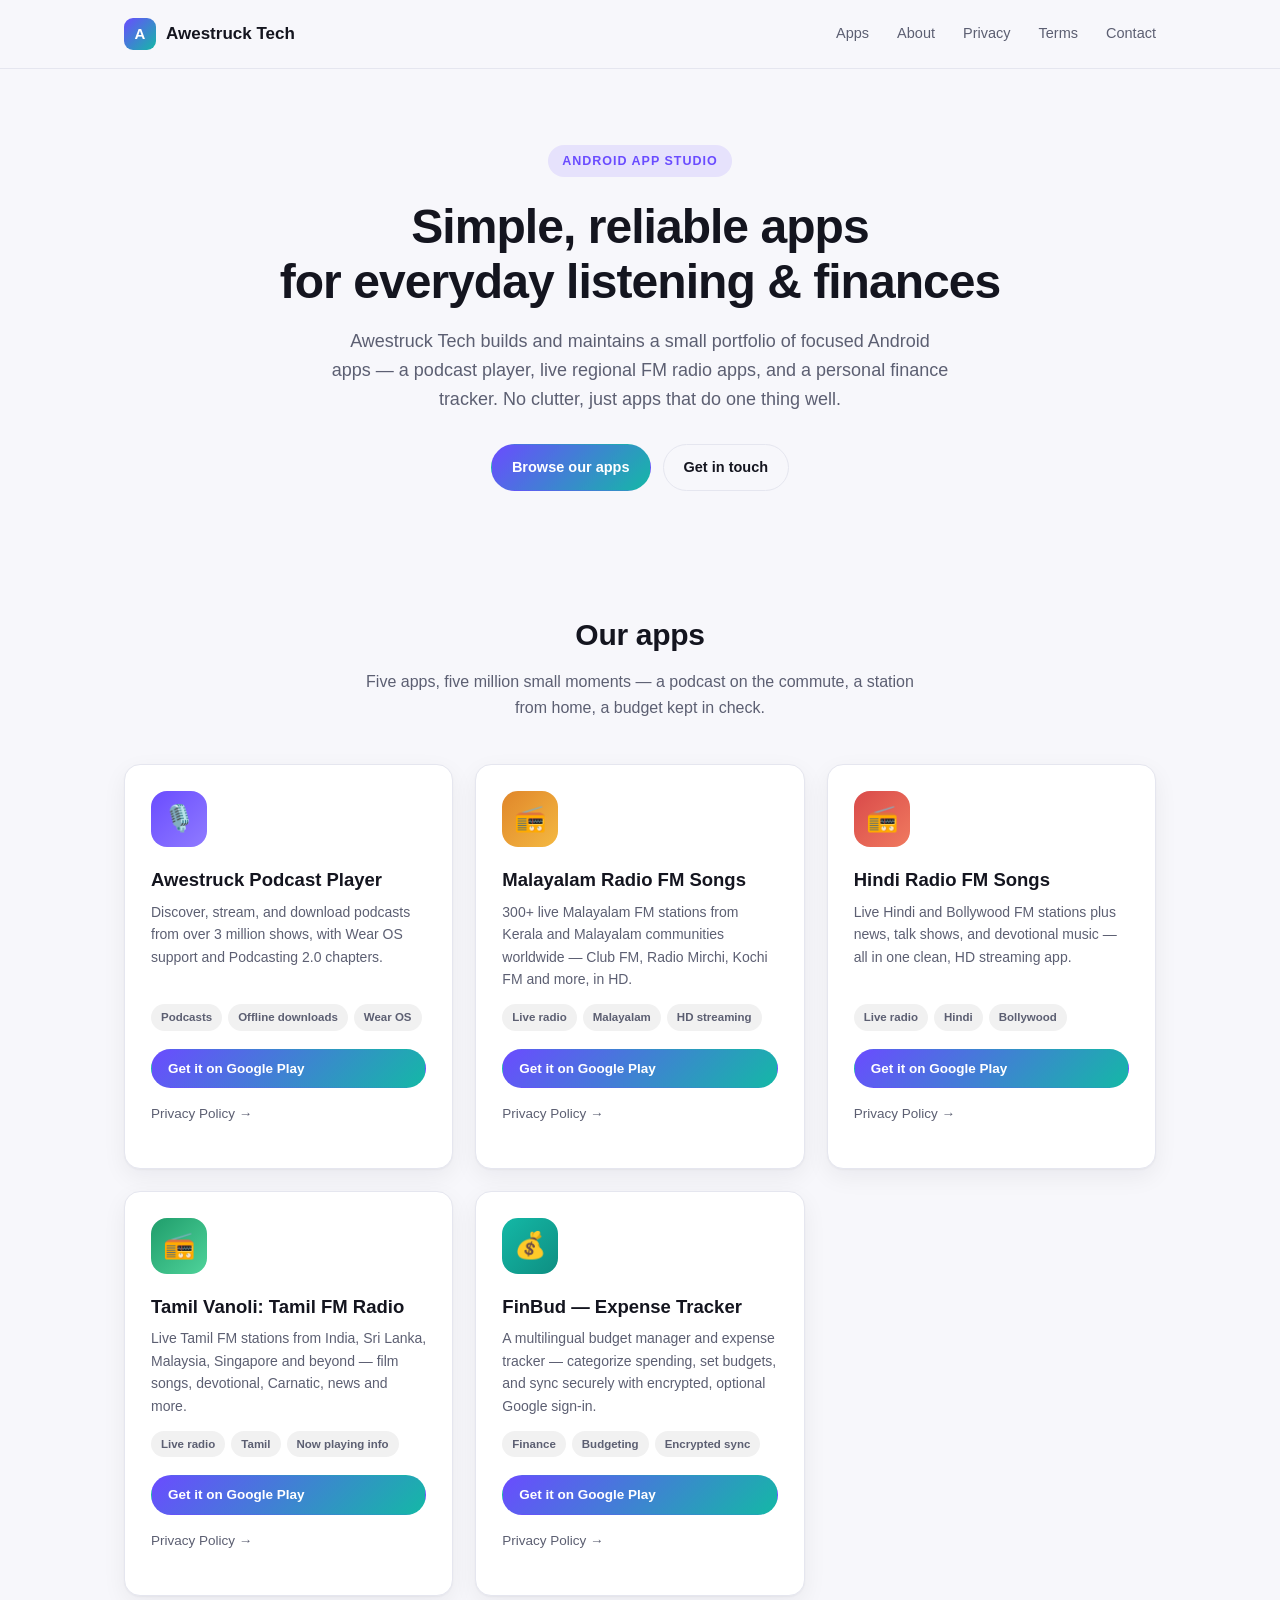
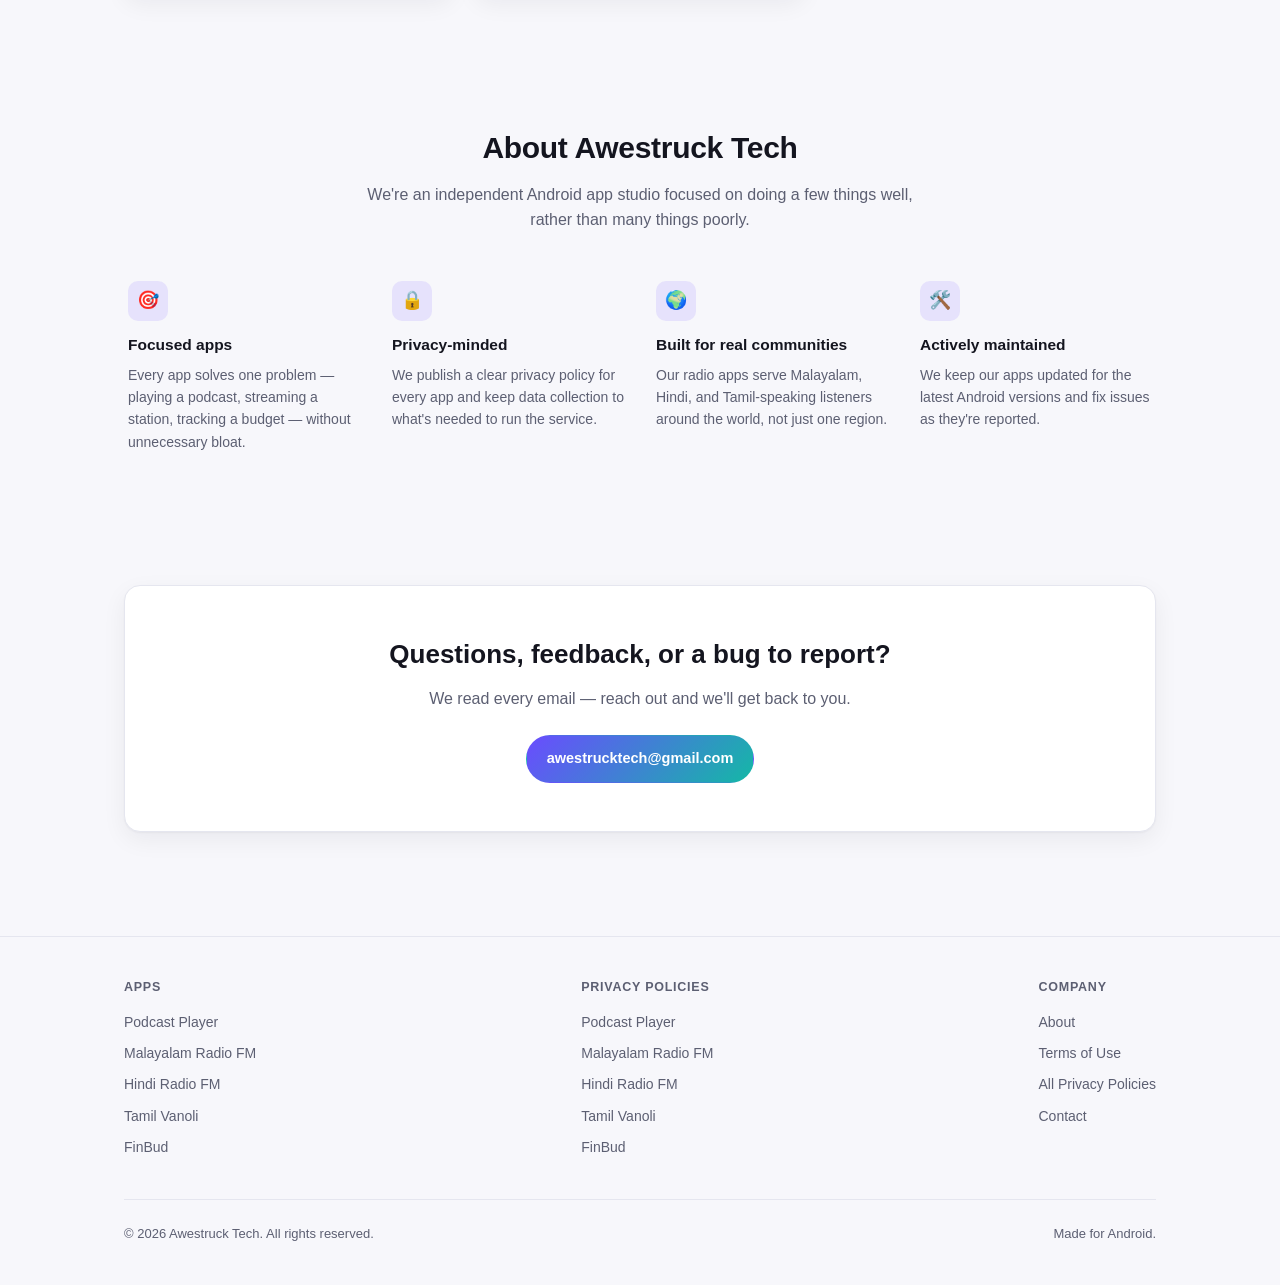
==== index.html @ bb1cc68c "Add Awestruck Tech portfolio site Static GitHub Pages site listing our 5 Android apps, per-app priva" ====
<!DOCTYPE html>
<html lang="en">
<head>
<meta charset="UTF-8">
<meta name="viewport" content="width=device-width, initial-scale=1.0">
<title>Awestruck Tech — Android Apps for Podcasts, Regional Radio & Personal Finance</title>
<meta name="description" content="Awestruck Tech builds Android apps for podcast listening, live regional FM radio (Malayalam, Hindi, Tamil), and personal finance. Explore our apps on Google Play.">
<link rel="canonical" href="https://awestrucktech.github.io/">
<link rel="icon" type="image/svg+xml" href="/assets/img/favicon.svg">
<link rel="stylesheet" href="/assets/css/style.css">

<meta property="og:type" content="website">
<meta property="og:title" content="Awestruck Tech — Android Apps">
<meta property="og:description" content="Podcast player, regional FM radio, and personal finance apps for Android, built by Awestruck Tech.">
<meta property="og:url" content="https://awestrucktech.github.io/">
<meta property="og:image" content="https://awestrucktech.github.io/assets/img/favicon.svg">
<meta name="twitter:card" content="summary">
<meta name="twitter:title" content="Awestruck Tech — Android Apps">
<meta name="twitter:description" content="Podcast player, regional FM radio, and personal finance apps for Android.">

<script type="application/ld+json">
{
  "@context": "https://schema.org",
  "@type": "Organization",
  "name": "Awestruck Tech",
  "url": "https://awestrucktech.github.io/",
  "email": "mailto:awestrucktech@gmail.com",
  "sameAs": [
    "https://play.google.com/store/apps/dev?id=Awestruck+Tech"
  ]
}
</script>
</head>
<body>

<header class="site-header">
  <div class="wrap">
    <a href="/" class="brand">
      <span class="brand-mark">A</span>
      Awestruck Tech
    </a>
    <button class="nav-toggle" aria-label="Toggle menu">☰</button>
    <nav class="site-nav">
      <a href="#apps">Apps</a>
      <a href="#about">About</a>
      <a href="/privacy/">Privacy</a>
      <a href="/terms/">Terms</a>
      <a href="#contact">Contact</a>
    </nav>
  </div>
</header>

<main>
  <section class="hero">
    <div class="wrap">
      <span class="eyebrow">Android app studio</span>
      <h1>Simple, reliable apps<br>for everyday listening &amp; finances</h1>
      <p class="lead">
        Awestruck Tech builds and maintains a small portfolio of focused Android apps —
        a podcast player, live regional FM radio apps, and a personal finance tracker.
        No clutter, just apps that do one thing well.
      </p>
      <div class="hero-actions">
        <a href="#apps" class="btn btn-primary">Browse our apps</a>
        <a href="#contact" class="btn btn-outline">Get in touch</a>
      </div>
    </div>
  </section>

  <section id="apps">
    <div class="wrap">
      <div class="section-head">
        <h2>Our apps</h2>
        <p>Five apps, five million small moments — a podcast on the commute, a station from home, a budget kept in check.</p>
      </div>

      <div class="app-grid">

        <article class="app-card">
          <div class="app-icon" style="background:linear-gradient(135deg,#6a4cff,#8f7bff)">🎙️</div>
          <h3>Awestruck Podcast Player</h3>
          <p class="app-tagline">Discover, stream, and download podcasts from over 3 million shows, with Wear OS support and Podcasting 2.0 chapters.</p>
          <div class="app-tags">
            <span class="tag">Podcasts</span>
            <span class="tag">Offline downloads</span>
            <span class="tag">Wear OS</span>
          </div>
          <div class="app-card-actions">
            <a class="btn btn-primary btn-sm" href="https://play.google.com/store/apps/details?id=awestruck.podcast.podcastplayer" target="_blank" rel="noopener">Get it on Google Play</a>
          </div>
          <p style="margin-top:12px"><a class="link-muted" href="/privacy/podcast-player.html">Privacy Policy →</a></p>
        </article>

        <article class="app-card">
          <div class="app-icon" style="background:linear-gradient(135deg,#e0862a,#f4b942)">📻</div>
          <h3>Malayalam Radio FM Songs</h3>
          <p class="app-tagline">300+ live Malayalam FM stations from Kerala and Malayalam communities worldwide — Club FM, Radio Mirchi, Kochi FM and more, in HD.</p>
          <div class="app-tags">
            <span class="tag">Live radio</span>
            <span class="tag">Malayalam</span>
            <span class="tag">HD streaming</span>
          </div>
          <div class="app-card-actions">
            <a class="btn btn-primary btn-sm" href="https://play.google.com/store/apps/details?id=malayalam.radio.fm.songs.malayalamradio" target="_blank" rel="noopener">Get it on Google Play</a>
          </div>
          <p style="margin-top:12px"><a class="link-muted" href="/privacy/malayalam-radio.html">Privacy Policy →</a></p>
        </article>

        <article class="app-card">
          <div class="app-icon" style="background:linear-gradient(135deg,#d94a4a,#f07a5f)">📻</div>
          <h3>Hindi Radio FM Songs</h3>
          <p class="app-tagline">Live Hindi and Bollywood FM stations plus news, talk shows, and devotional music — all in one clean, HD streaming app.</p>
          <div class="app-tags">
            <span class="tag">Live radio</span>
            <span class="tag">Hindi</span>
            <span class="tag">Bollywood</span>
          </div>
          <div class="app-card-actions">
            <a class="btn btn-primary btn-sm" href="https://play.google.com/store/apps/details?id=hindi.radio.fm.songs.hindiradio" target="_blank" rel="noopener">Get it on Google Play</a>
          </div>
          <p style="margin-top:12px"><a class="link-muted" href="/privacy/hindi-radio.html">Privacy Policy →</a></p>
        </article>

        <article class="app-card">
          <div class="app-icon" style="background:linear-gradient(135deg,#1f9d6b,#4fd39a)">📻</div>
          <h3>Tamil Vanoli: Tamil FM Radio</h3>
          <p class="app-tagline">Live Tamil FM stations from India, Sri Lanka, Malaysia, Singapore and beyond — film songs, devotional, Carnatic, news and more.</p>
          <div class="app-tags">
            <span class="tag">Live radio</span>
            <span class="tag">Tamil</span>
            <span class="tag">Now playing info</span>
          </div>
          <div class="app-card-actions">
            <a class="btn btn-primary btn-sm" href="https://play.google.com/store/apps/details?id=com.tamilfmradio.tamilvanoli" target="_blank" rel="noopener">Get it on Google Play</a>
          </div>
          <p style="margin-top:12px"><a class="link-muted" href="/privacy/tamil-radio.html">Privacy Policy →</a></p>
        </article>

        <article class="app-card">
          <div class="app-icon" style="background:linear-gradient(135deg,#14b8a6,#0e8f82)">💰</div>
          <h3>FinBud — Expense Tracker</h3>
          <p class="app-tagline">A multilingual budget manager and expense tracker — categorize spending, set budgets, and sync securely with encrypted, optional Google sign-in.</p>
          <div class="app-tags">
            <span class="tag">Finance</span>
            <span class="tag">Budgeting</span>
            <span class="tag">Encrypted sync</span>
          </div>
          <div class="app-card-actions">
            <a class="btn btn-primary btn-sm" href="https://play.google.com/store/apps/details?id=com.finbud" target="_blank" rel="noopener">Get it on Google Play</a>
          </div>
          <p style="margin-top:12px"><a class="link-muted" href="/privacy/finbud.html">Privacy Policy →</a></p>
        </article>

      </div>
    </div>
  </section>

  <section id="about">
    <div class="wrap">
      <div class="section-head">
        <h2>About Awestruck Tech</h2>
        <p>We're an independent Android app studio focused on doing a few things well, rather than many things poorly.</p>
      </div>
      <div class="feature-grid">
        <div class="feature">
          <div class="icon">🎯</div>
          <h4>Focused apps</h4>
          <p>Every app solves one problem — playing a podcast, streaming a station, tracking a budget — without unnecessary bloat.</p>
        </div>
        <div class="feature">
          <div class="icon">🔒</div>
          <h4>Privacy-minded</h4>
          <p>We publish a clear privacy policy for every app and keep data collection to what's needed to run the service.</p>
        </div>
        <div class="feature">
          <div class="icon">🌍</div>
          <h4>Built for real communities</h4>
          <p>Our radio apps serve Malayalam, Hindi, and Tamil-speaking listeners around the world, not just one region.</p>
        </div>
        <div class="feature">
          <div class="icon">🛠️</div>
          <h4>Actively maintained</h4>
          <p>We keep our apps updated for the latest Android versions and fix issues as they're reported.</p>
        </div>
      </div>
    </div>
  </section>

  <section id="contact">
    <div class="wrap">
      <div class="cta">
        <h2>Questions, feedback, or a bug to report?</h2>
        <p>We read every email — reach out and we'll get back to you.</p>
        <a class="btn btn-primary" href="mailto:awestrucktech@gmail.com">awestrucktech@gmail.com</a>
      </div>
    </div>
  </section>
</main>

<footer class="site-footer">
  <div class="wrap">
    <div class="footer-grid">
      <div class="footer-col">
        <h5>Apps</h5>
        <a href="https://play.google.com/store/apps/details?id=awestruck.podcast.podcastplayer" target="_blank" rel="noopener">Podcast Player</a>
        <a href="https://play.google.com/store/apps/details?id=malayalam.radio.fm.songs.malayalamradio" target="_blank" rel="noopener">Malayalam Radio FM</a>
        <a href="https://play.google.com/store/apps/details?id=hindi.radio.fm.songs.hindiradio" target="_blank" rel="noopener">Hindi Radio FM</a>
        <a href="https://play.google.com/store/apps/details?id=com.tamilfmradio.tamilvanoli" target="_blank" rel="noopener">Tamil Vanoli</a>
        <a href="https://play.google.com/store/apps/details?id=com.finbud" target="_blank" rel="noopener">FinBud</a>
      </div>
      <div class="footer-col">
        <h5>Privacy Policies</h5>
        <a href="/privacy/podcast-player.html">Podcast Player</a>
        <a href="/privacy/malayalam-radio.html">Malayalam Radio FM</a>
        <a href="/privacy/hindi-radio.html">Hindi Radio FM</a>
        <a href="/privacy/tamil-radio.html">Tamil Vanoli</a>
        <a href="/privacy/finbud.html">FinBud</a>
      </div>
      <div class="footer-col">
        <h5>Company</h5>
        <a href="#about">About</a>
        <a href="/terms/">Terms of Use</a>
        <a href="/privacy/">All Privacy Policies</a>
        <a href="mailto:awestrucktech@gmail.com">Contact</a>
      </div>
    </div>
    <div class="footer-bottom">
      <span>© <span data-year>2026</span> Awestruck Tech. All rights reserved.</span>
      <span>Made for Android.</span>
    </div>
  </div>
</footer>

<script src="/assets/js/main.js"></script>
</body>
</html>
---- assets/css/style.css ----
/* Awestruck Tech — site-wide styles */

:root {
  --bg: #f7f7fb;
  --surface: #ffffff;
  --border: #e5e6ef;
  --text: #14151f;
  --text-muted: #5c5f72;
  --accent: #6a4cff;
  --accent-2: #14b8a6;
  --accent-gradient: linear-gradient(135deg, #6a4cff 0%, #14b8a6 100%);
  --radius: 16px;
  --radius-sm: 10px;
  --max-width: 1080px;
  --shadow: 0 1px 2px rgba(20, 21, 31, 0.04), 0 8px 24px rgba(20, 21, 31, 0.06);
}

@media (prefers-color-scheme: dark) {
  :root {
    --bg: #0e0f16;
    --surface: #161824;
    --border: #262a3b;
    --text: #edeef5;
    --text-muted: #a2a6ba;
    --shadow: 0 1px 2px rgba(0, 0, 0, 0.2), 0 8px 24px rgba(0, 0, 0, 0.35);
  }
}

* { box-sizing: border-box; }

html { scroll-behavior: smooth; }

body {
  margin: 0;
  background: var(--bg);
  color: var(--text);
  font-family: -apple-system, BlinkMacSystemFont, "Segoe UI", Roboto, Helvetica, Arial, sans-serif;
  line-height: 1.6;
  -webkit-font-smoothing: antialiased;
}

a { color: var(--accent); text-decoration: none; }
a:hover { text-decoration: underline; }

img, svg { display: block; max-width: 100%; }

.wrap {
  max-width: var(--max-width);
  margin: 0 auto;
  padding: 0 24px;
}

/* Header */
.site-header {
  position: sticky;
  top: 0;
  z-index: 20;
  background: color-mix(in srgb, var(--bg) 85%, transparent);
  backdrop-filter: blur(10px);
  border-bottom: 1px solid var(--border);
}

.site-header .wrap {
  display: flex;
  align-items: center;
  justify-content: space-between;
  height: 68px;
}

.brand {
  display: flex;
  align-items: center;
  gap: 10px;
  font-weight: 700;
  font-size: 17px;
  color: var(--text);
}

.brand:hover { text-decoration: none; }

.brand-mark {
  width: 32px;
  height: 32px;
  border-radius: 9px;
  background: var(--accent-gradient);
  display: flex;
  align-items: center;
  justify-content: center;
  color: #fff;
  font-weight: 800;
  font-size: 15px;
  flex-shrink: 0;
}

nav.site-nav {
  display: flex;
  align-items: center;
  gap: 28px;
}

nav.site-nav a {
  color: var(--text-muted);
  font-weight: 500;
  font-size: 14.5px;
}

nav.site-nav a:hover { color: var(--text); text-decoration: none; }

.nav-toggle {
  display: none;
  background: none;
  border: 1px solid var(--border);
  border-radius: var(--radius-sm);
  width: 40px;
  height: 40px;
  color: var(--text);
  font-size: 18px;
  cursor: pointer;
}

@media (max-width: 680px) {
  nav.site-nav {
    position: absolute;
    top: 68px;
    left: 0;
    right: 0;
    background: var(--surface);
    border-bottom: 1px solid var(--border);
    flex-direction: column;
    align-items: flex-start;
    gap: 4px;
    padding: 12px 24px 20px;
    display: none;
  }
  nav.site-nav.open { display: flex; }
  nav.site-nav a { padding: 10px 0; width: 100%; }
  .nav-toggle { display: block; }
}

/* Hero */
.hero {
  padding: 76px 0 56px;
  text-align: center;
}

.eyebrow {
  display: inline-block;
  font-size: 12.5px;
  font-weight: 700;
  letter-spacing: 0.08em;
  text-transform: uppercase;
  color: var(--accent);
  background: color-mix(in srgb, var(--accent) 12%, transparent);
  padding: 6px 14px;
  border-radius: 999px;
  margin-bottom: 22px;
}

.hero h1 {
  font-size: clamp(32px, 5vw, 48px);
  line-height: 1.15;
  margin: 0 0 18px;
  letter-spacing: -0.02em;
}

.hero p.lead {
  font-size: 18px;
  color: var(--text-muted);
  max-width: 620px;
  margin: 0 auto 30px;
}

.hero-actions {
  display: flex;
  gap: 12px;
  justify-content: center;
  flex-wrap: wrap;
}

/* Buttons */
.btn {
  display: inline-flex;
  align-items: center;
  gap: 8px;
  padding: 11px 20px;
  border-radius: 999px;
  font-weight: 600;
  font-size: 14.5px;
  border: 1px solid transparent;
  cursor: pointer;
}

.btn:hover { text-decoration: none; }

.btn-primary {
  background: var(--accent-gradient);
  color: #fff;
}
.btn-primary:hover { opacity: 0.92; }

.btn-outline {
  background: transparent;
  border-color: var(--border);
  color: var(--text);
}
.btn-outline:hover { border-color: var(--accent); color: var(--accent); }

.btn-sm { padding: 8px 16px; font-size: 13.5px; }
.btn-block { width: 100%; justify-content: center; }

/* Sections */
section { padding: 64px 0; }

.section-head { text-align: center; margin-bottom: 44px; }
.section-head h2 { font-size: 30px; margin: 0 0 10px; letter-spacing: -0.01em; }
.section-head p { color: var(--text-muted); max-width: 560px; margin: 0 auto; }

/* App grid */
.app-grid {
  display: grid;
  grid-template-columns: repeat(auto-fit, minmax(270px, 1fr));
  gap: 22px;
}

.app-card {
  background: var(--surface);
  border: 1px solid var(--border);
  border-radius: var(--radius);
  padding: 26px;
  display: flex;
  flex-direction: column;
  box-shadow: var(--shadow);
  transition: transform 0.15s ease, border-color 0.15s ease;
}

.app-card:hover { transform: translateY(-3px); border-color: color-mix(in srgb, var(--accent) 40%, var(--border)); }

.app-icon {
  width: 56px;
  height: 56px;
  border-radius: 16px;
  display: flex;
  align-items: center;
  justify-content: center;
  font-size: 26px;
  margin-bottom: 18px;
  color: #fff;
}

.app-card h3 { margin: 0 0 6px; font-size: 18.5px; }

.app-tagline {
  color: var(--text-muted);
  font-size: 14px;
  margin: 0 0 14px;
  flex-grow: 1;
}

.app-tags {
  display: flex;
  flex-wrap: wrap;
  gap: 6px;
  margin-bottom: 18px;
}

.tag {
  font-size: 11.5px;
  font-weight: 600;
  color: var(--text-muted);
  background: color-mix(in srgb, var(--text) 6%, transparent);
  border-radius: 999px;
  padding: 4px 10px;
}

.app-card-actions {
  display: flex;
  gap: 10px;
  align-items: center;
  flex-wrap: wrap;
}

.app-card-actions .btn { flex: 1; }

.link-muted {
  color: var(--text-muted);
  font-size: 13.5px;
  font-weight: 500;
}

/* About / feature blocks */
.feature-grid {
  display: grid;
  grid-template-columns: repeat(auto-fit, minmax(220px, 1fr));
  gap: 24px;
  margin-top: 12px;
}

.feature {
  padding: 4px;
}

.feature .icon {
  width: 40px;
  height: 40px;
  border-radius: 10px;
  background: color-mix(in srgb, var(--accent) 12%, transparent);
  color: var(--accent);
  display: flex;
  align-items: center;
  justify-content: center;
  font-size: 18px;
  margin-bottom: 12px;
}

.feature h4 { margin: 0 0 6px; font-size: 15.5px; }
.feature p { margin: 0; color: var(--text-muted); font-size: 14px; }

/* CTA / contact */
.cta {
  background: var(--surface);
  border: 1px solid var(--border);
  border-radius: var(--radius);
  padding: 48px;
  text-align: center;
  box-shadow: var(--shadow);
}

.cta h2 { margin: 0 0 10px; font-size: 26px; }
.cta p { color: var(--text-muted); margin: 0 0 24px; }

/* Prose (privacy / terms pages) */
.prose-wrap { padding: 48px 0 80px; }

.prose {
  max-width: 760px;
  margin: 0 auto;
  background: var(--surface);
  border: 1px solid var(--border);
  border-radius: var(--radius);
  padding: 44px;
  box-shadow: var(--shadow);
}

@media (max-width: 600px) {
  .prose { padding: 28px 20px; }
}

.prose .meta {
  color: var(--text-muted);
  font-size: 13.5px;
  margin-bottom: 8px;
}

.prose h1 { font-size: 28px; margin: 0 0 6px; letter-spacing: -0.01em; }
.prose h2 { font-size: 19px; margin: 34px 0 12px; }
.prose h3 { font-size: 15.5px; margin: 22px 0 8px; }
.prose p { margin: 0 0 14px; color: var(--text); }
.prose ul { margin: 0 0 14px; padding-left: 22px; }
.prose li { margin-bottom: 6px; }
.prose a { word-break: break-word; }
.prose hr { border: none; border-top: 1px solid var(--border); margin: 30px 0; }
.prose table { width: 100%; border-collapse: collapse; margin: 0 0 16px; font-size: 14px; }
.prose th, .prose td { text-align: left; padding: 8px 10px; border-bottom: 1px solid var(--border); vertical-align: top; }
.prose th { color: var(--text-muted); font-weight: 600; }

.back-link { display: inline-block; margin-bottom: 22px; font-size: 14px; font-weight: 500; }

/* Privacy index list */
.policy-list {
  max-width: 760px;
  margin: 0 auto;
  display: grid;
  gap: 12px;
}

.policy-row {
  display: flex;
  align-items: center;
  justify-content: space-between;
  gap: 16px;
  background: var(--surface);
  border: 1px solid var(--border);
  border-radius: var(--radius-sm);
  padding: 16px 20px;
}

.policy-row span { font-weight: 600; font-size: 15px; }

/* Footer */
footer.site-footer {
  border-top: 1px solid var(--border);
  padding: 40px 0;
  margin-top: 40px;
}

.footer-grid {
  display: flex;
  justify-content: space-between;
  flex-wrap: wrap;
  gap: 32px;
}

.footer-col h5 {
  font-size: 12.5px;
  text-transform: uppercase;
  letter-spacing: 0.06em;
  color: var(--text-muted);
  margin: 0 0 14px;
}

.footer-col a {
  display: block;
  color: var(--text-muted);
  font-size: 14px;
  margin-bottom: 9px;
}

.footer-col a:hover { color: var(--text); }

.footer-bottom {
  margin-top: 32px;
  padding-top: 24px;
  border-top: 1px solid var(--border);
  color: var(--text-muted);
  font-size: 13px;
  display: flex;
  justify-content: space-between;
  flex-wrap: wrap;
  gap: 10px;
}

/* 404 */
.error-page {
  min-height: 60vh;
  display: flex;
  flex-direction: column;
  align-items: center;
  justify-content: center;
  text-align: center;
  padding: 60px 24px;
}

.error-page .code {
  font-size: 84px;
  font-weight: 800;
  background: var(--accent-gradient);
  -webkit-background-clip: text;
  background-clip: text;
  color: transparent;
  line-height: 1;
  margin-bottom: 10px;
}
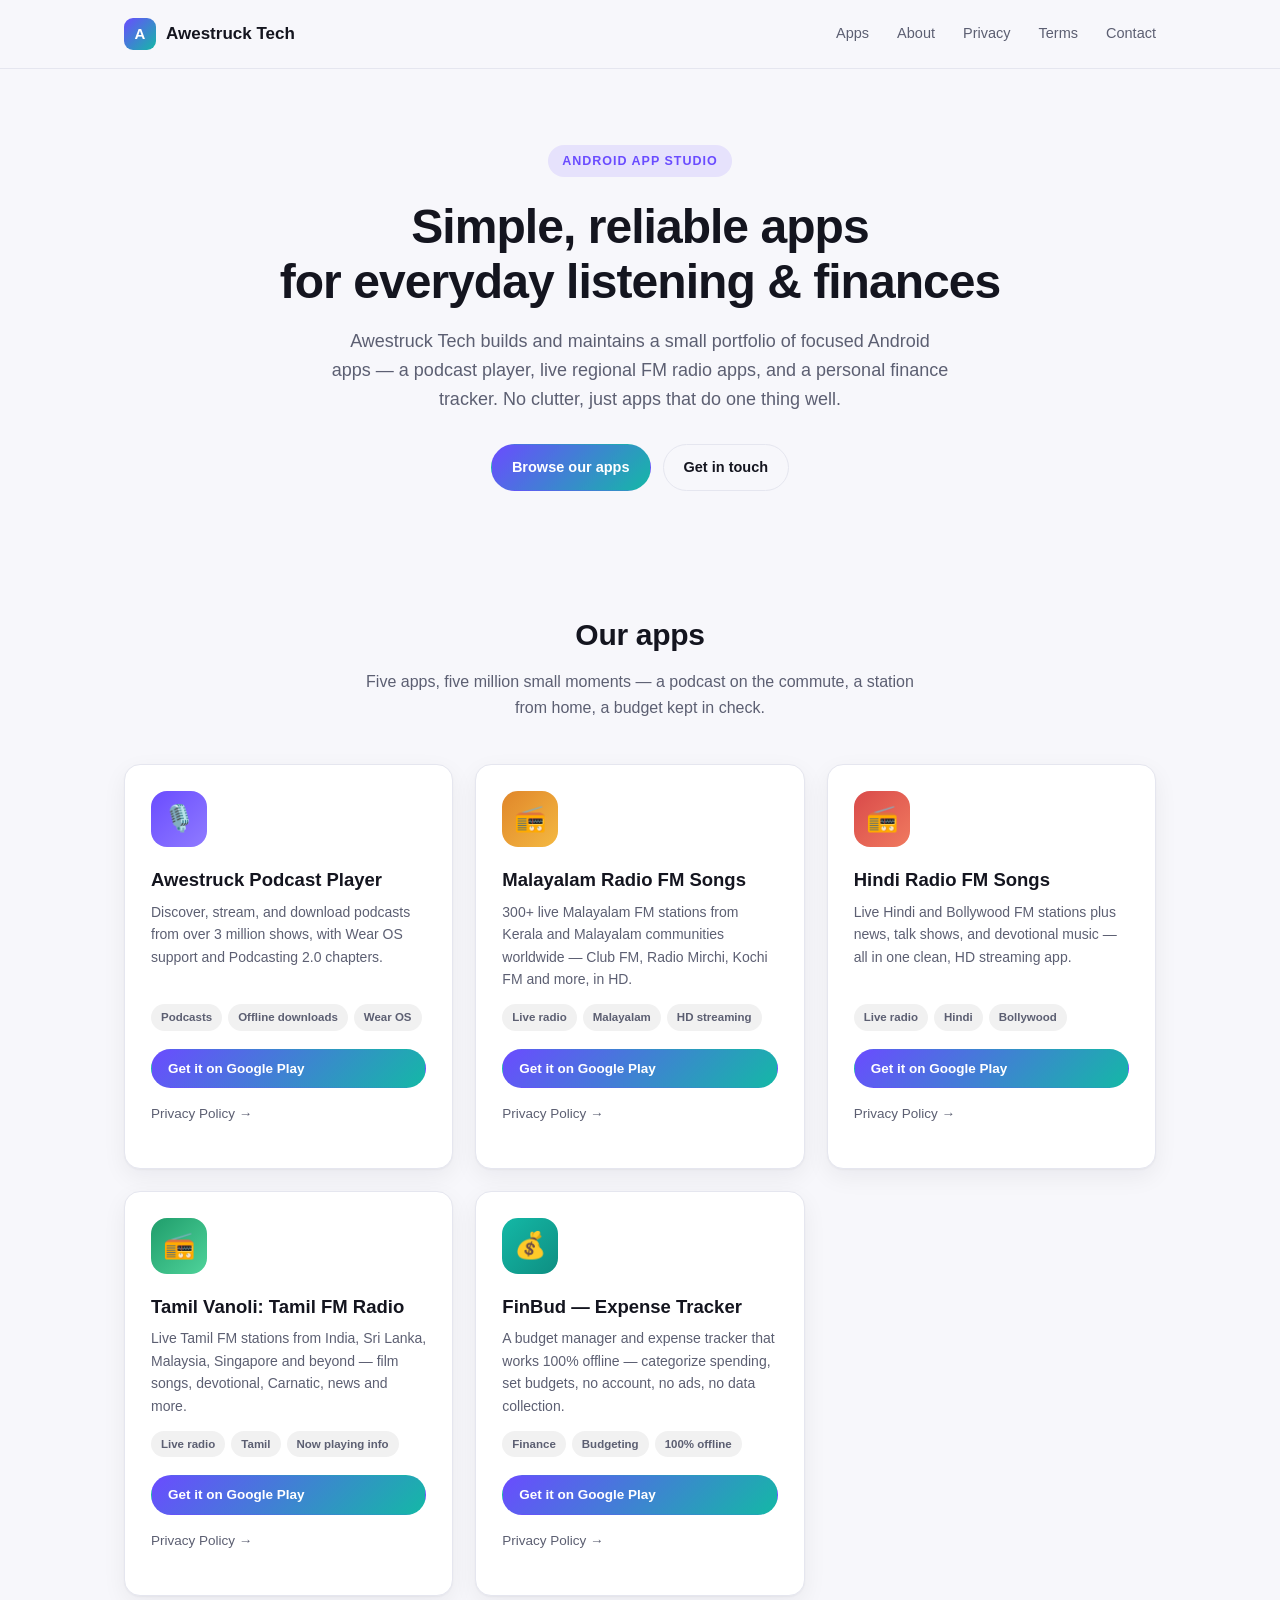
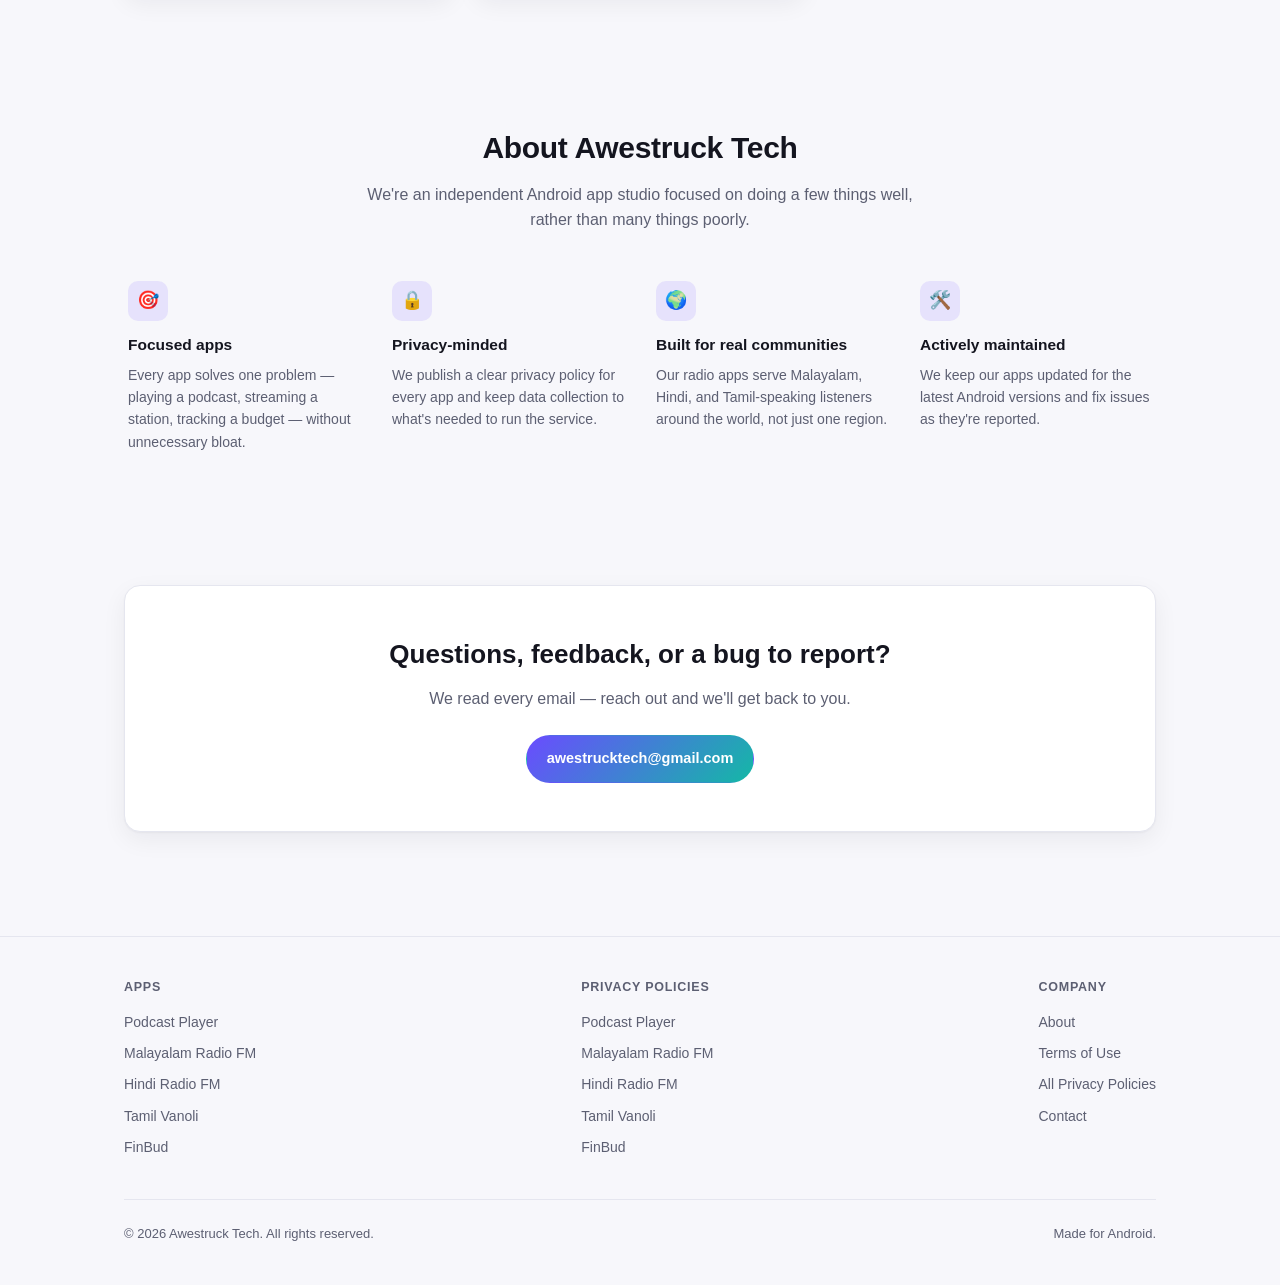
==== commit 1ff674d0: "Correct FinBud privacy policy: fully offline, no ads or sign-in FinBud collects no data, has no ads," ====
--- a/index.html
+++ b/index.html
@@ -139,11 +139,11 @@
         <article class="app-card">
           <div class="app-icon" style="background:linear-gradient(135deg,#14b8a6,#0e8f82)">💰</div>
           <h3>FinBud — Expense Tracker</h3>
-          <p class="app-tagline">A multilingual budget manager and expense tracker — categorize spending, set budgets, and sync securely with encrypted, optional Google sign-in.</p>
+          <p class="app-tagline">A budget manager and expense tracker that works 100% offline — categorize spending, set budgets, no account, no ads, no data collection.</p>
           <div class="app-tags">
             <span class="tag">Finance</span>
             <span class="tag">Budgeting</span>
-            <span class="tag">Encrypted sync</span>
+            <span class="tag">100% offline</span>
           </div>
           <div class="app-card-actions">
             <a class="btn btn-primary btn-sm" href="https://play.google.com/store/apps/details?id=com.finbud" target="_blank" rel="noopener">Get it on Google Play</a>
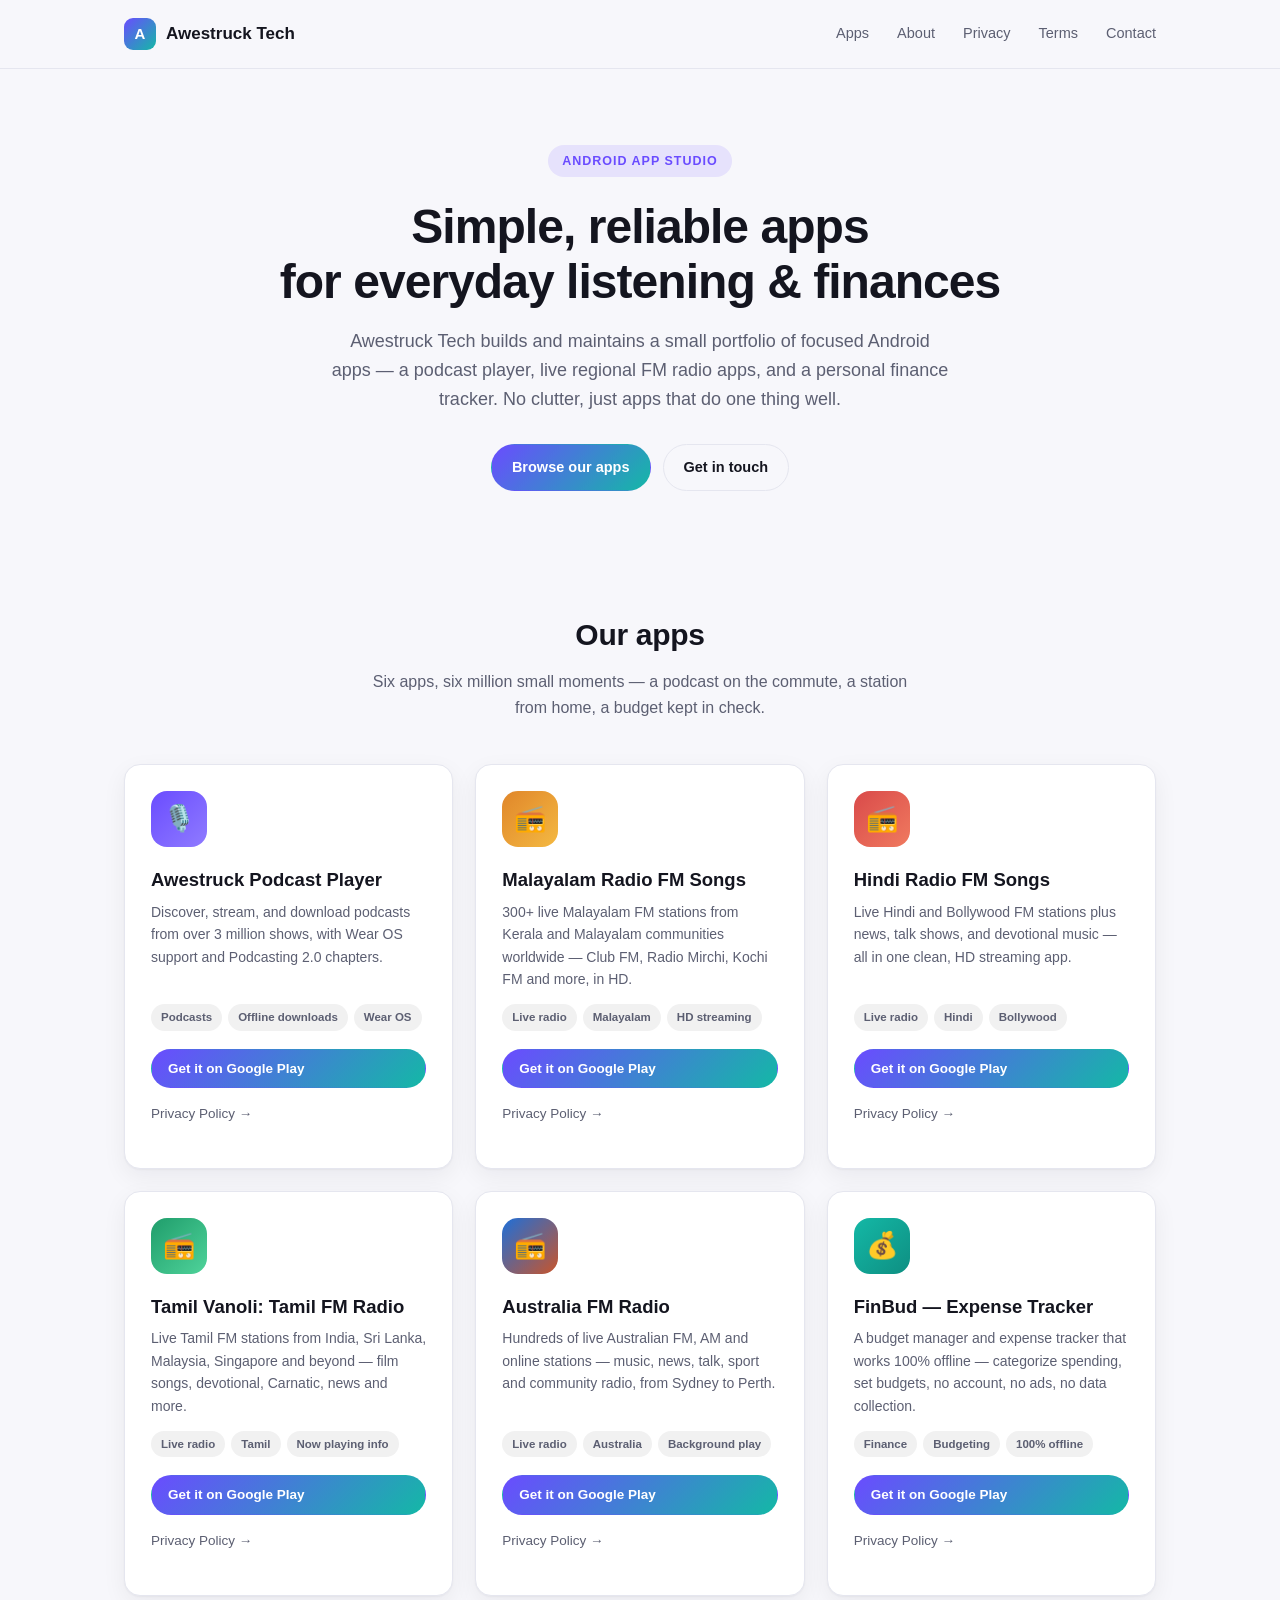
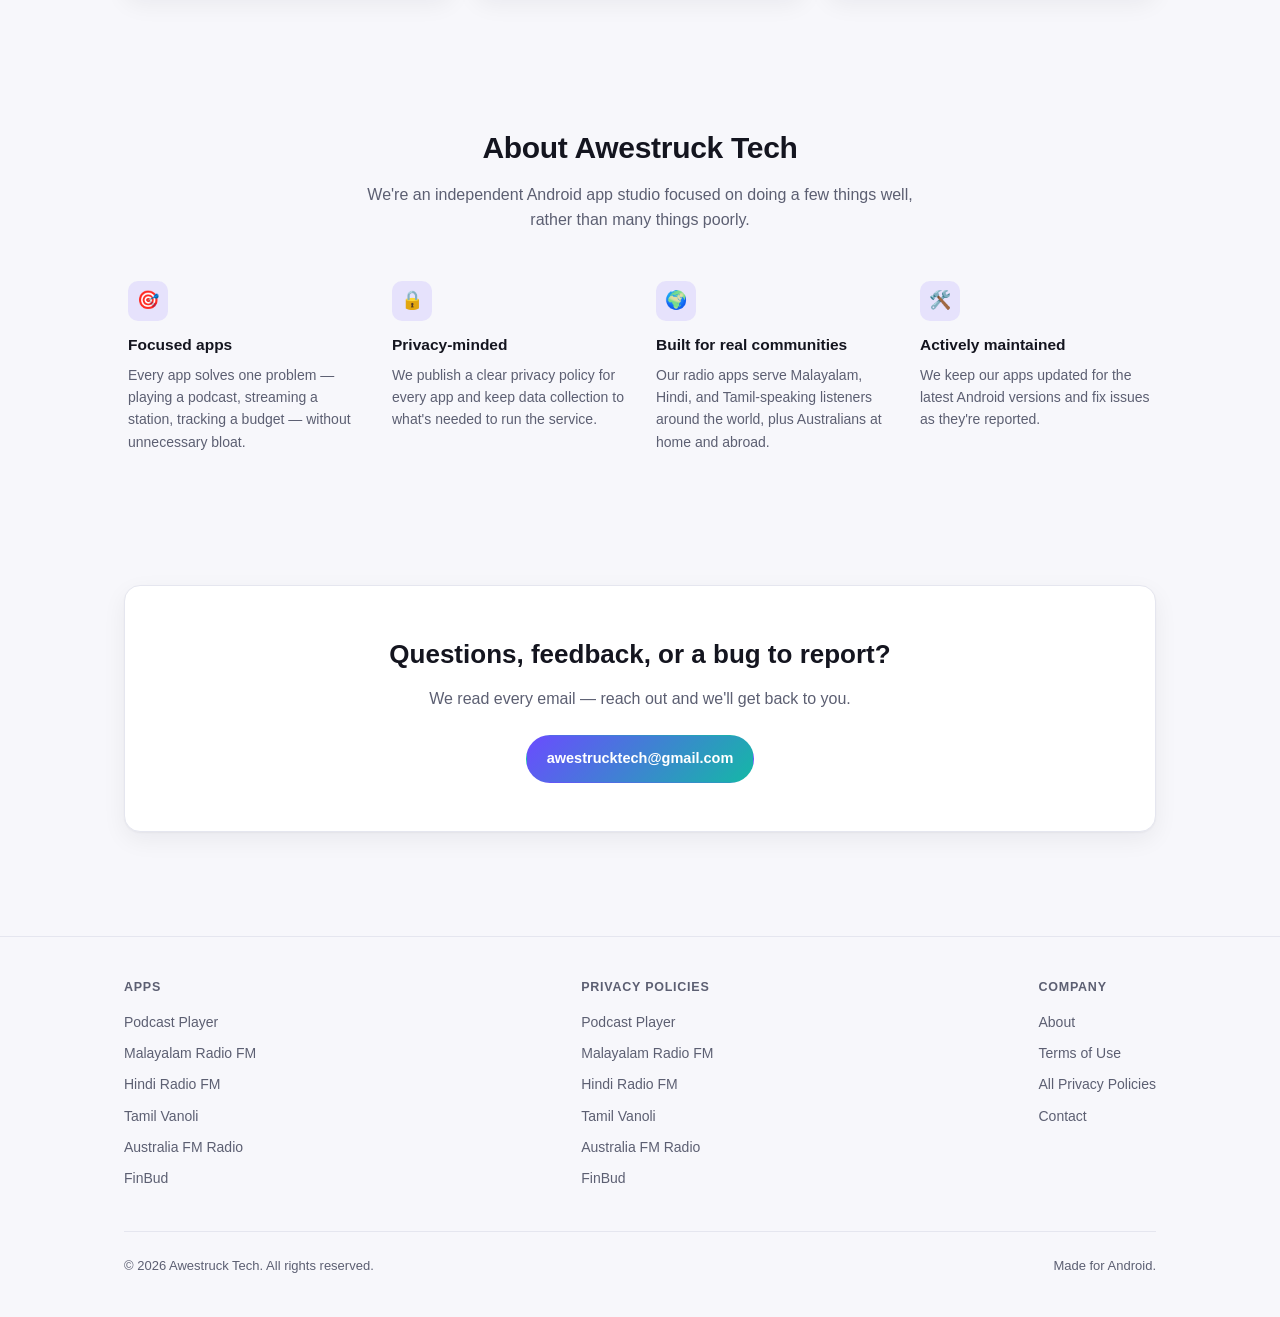
==== commit 996902e5: "Added australia radio" ====
--- a/index.html
+++ b/index.html
@@ -4,7 +4,7 @@
 <meta charset="UTF-8">
 <meta name="viewport" content="width=device-width, initial-scale=1.0">
 <title>Awestruck Tech — Android Apps for Podcasts, Regional Radio & Personal Finance</title>
-<meta name="description" content="Awestruck Tech builds Android apps for podcast listening, live regional FM radio (Malayalam, Hindi, Tamil), and personal finance. Explore our apps on Google Play.">
+<meta name="description" content="Awestruck Tech builds Android apps for podcast listening, live FM radio (Malayalam, Hindi, Tamil, Australian), and personal finance. Explore our apps on Google Play.">
 <link rel="canonical" href="https://awestrucktech.github.io/">
 <link rel="icon" type="image/svg+xml" href="/assets/img/favicon.svg">
 <link rel="stylesheet" href="/assets/css/style.css">
@@ -71,7 +71,7 @@
     <div class="wrap">
       <div class="section-head">
         <h2>Our apps</h2>
-        <p>Five apps, five million small moments — a podcast on the commute, a station from home, a budget kept in check.</p>
+        <p>Six apps, six million small moments — a podcast on the commute, a station from home, a budget kept in check.</p>
       </div>
 
       <div class="app-grid">
@@ -137,6 +137,21 @@
         </article>
 
         <article class="app-card">
+          <div class="app-icon" style="background:linear-gradient(135deg,#1e6fd9,#c8552b)">📻</div>
+          <h3>Australia FM Radio</h3>
+          <p class="app-tagline">Hundreds of live Australian FM, AM and online stations — music, news, talk, sport and community radio, from Sydney to Perth.</p>
+          <div class="app-tags">
+            <span class="tag">Live radio</span>
+            <span class="tag">Australia</span>
+            <span class="tag">Background play</span>
+          </div>
+          <div class="app-card-actions">
+            <a class="btn btn-primary btn-sm" href="https://play.google.com/store/apps/details?id=australia.radio.fm.songs.australiaradio" target="_blank" rel="noopener">Get it on Google Play</a>
+          </div>
+          <p style="margin-top:12px"><a class="link-muted" href="/privacy/australia-radio.html">Privacy Policy →</a></p>
+        </article>
+
+        <article class="app-card">
           <div class="app-icon" style="background:linear-gradient(135deg,#14b8a6,#0e8f82)">💰</div>
           <h3>FinBud — Expense Tracker</h3>
           <p class="app-tagline">A budget manager and expense tracker that works 100% offline — categorize spending, set budgets, no account, no ads, no data collection.</p>
@@ -175,7 +190,7 @@
         <div class="feature">
           <div class="icon">🌍</div>
           <h4>Built for real communities</h4>
-          <p>Our radio apps serve Malayalam, Hindi, and Tamil-speaking listeners around the world, not just one region.</p>
+          <p>Our radio apps serve Malayalam, Hindi, and Tamil-speaking listeners around the world, plus Australians at home and abroad.</p>
         </div>
         <div class="feature">
           <div class="icon">🛠️</div>
@@ -206,6 +221,7 @@
         <a href="https://play.google.com/store/apps/details?id=malayalam.radio.fm.songs.malayalamradio" target="_blank" rel="noopener">Malayalam Radio FM</a>
         <a href="https://play.google.com/store/apps/details?id=hindi.radio.fm.songs.hindiradio" target="_blank" rel="noopener">Hindi Radio FM</a>
         <a href="https://play.google.com/store/apps/details?id=com.tamilfmradio.tamilvanoli" target="_blank" rel="noopener">Tamil Vanoli</a>
+        <a href="https://play.google.com/store/apps/details?id=australia.radio.fm.songs.australiaradio" target="_blank" rel="noopener">Australia FM Radio</a>
         <a href="https://play.google.com/store/apps/details?id=com.finbud" target="_blank" rel="noopener">FinBud</a>
       </div>
       <div class="footer-col">
@@ -214,6 +230,7 @@
         <a href="/privacy/malayalam-radio.html">Malayalam Radio FM</a>
         <a href="/privacy/hindi-radio.html">Hindi Radio FM</a>
         <a href="/privacy/tamil-radio.html">Tamil Vanoli</a>
+        <a href="/privacy/australia-radio.html">Australia FM Radio</a>
         <a href="/privacy/finbud.html">FinBud</a>
       </div>
       <div class="footer-col">
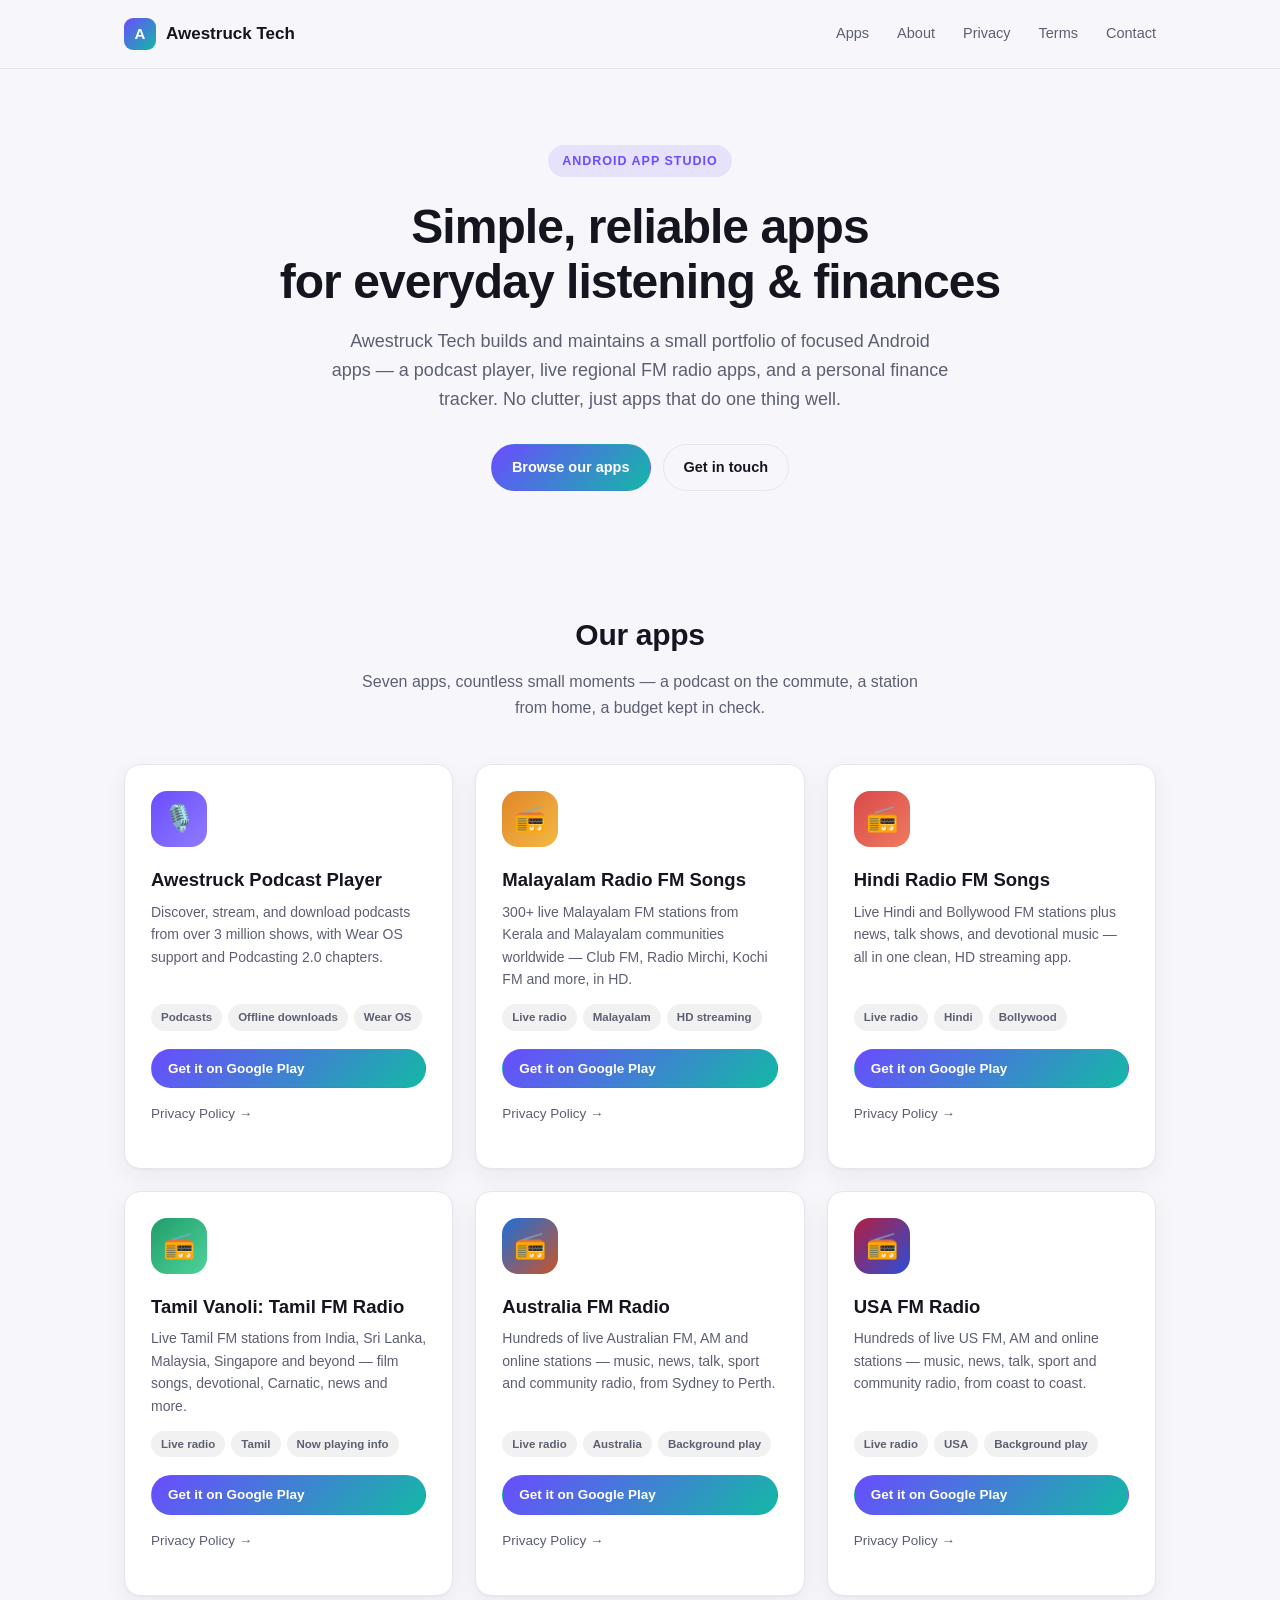
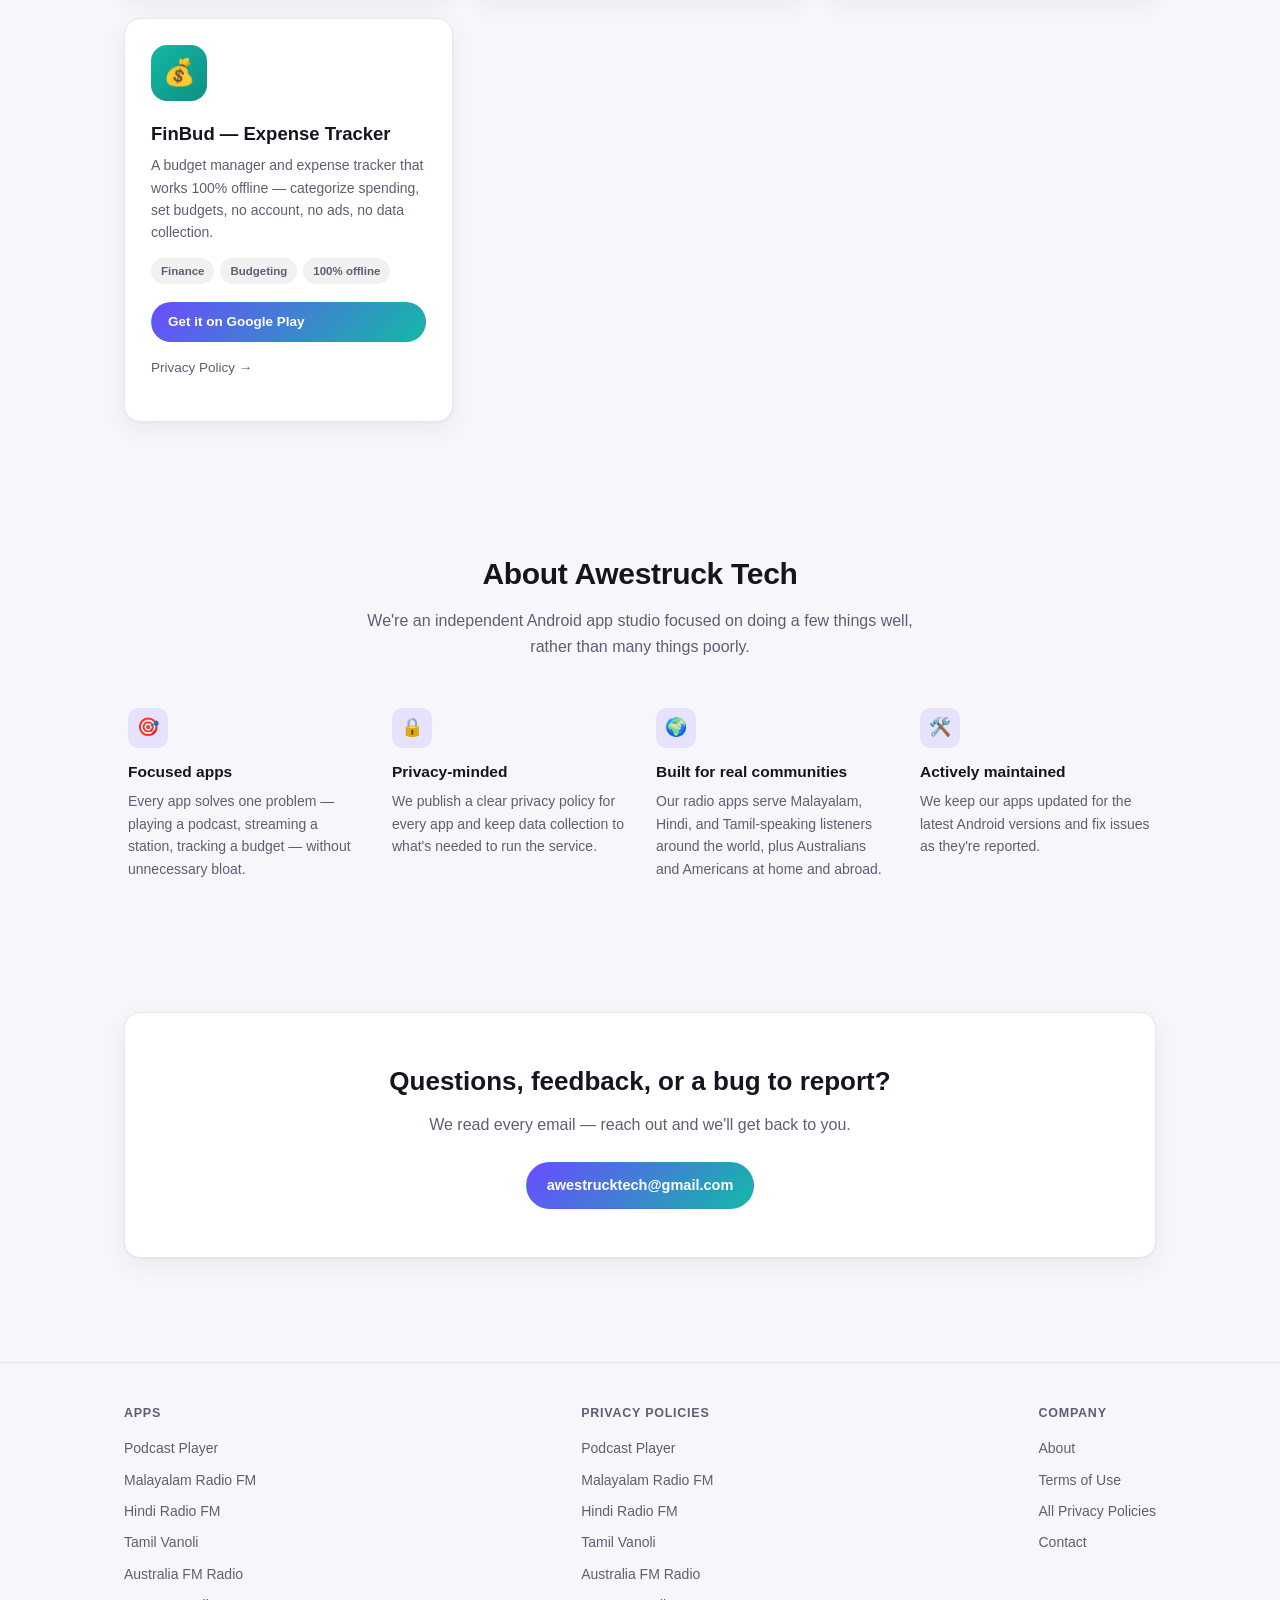
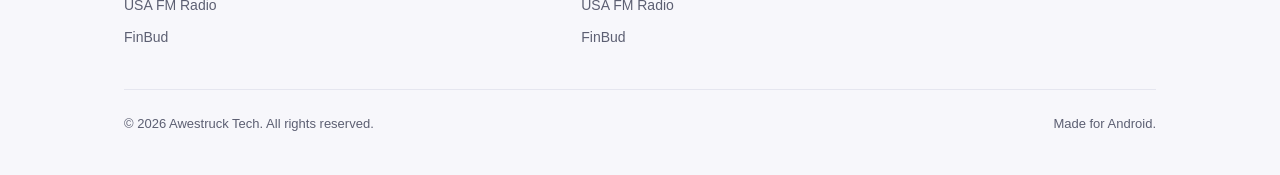
==== commit 5d311b5f: "usa radio added" ====
--- a/index.html
+++ b/index.html
@@ -4,7 +4,7 @@
 <meta charset="UTF-8">
 <meta name="viewport" content="width=device-width, initial-scale=1.0">
 <title>Awestruck Tech — Android Apps for Podcasts, Regional Radio & Personal Finance</title>
-<meta name="description" content="Awestruck Tech builds Android apps for podcast listening, live FM radio (Malayalam, Hindi, Tamil, Australian), and personal finance. Explore our apps on Google Play.">
+<meta name="description" content="Awestruck Tech builds Android apps for podcast listening, live FM radio (Malayalam, Hindi, Tamil, Australian, USA), and personal finance. Explore our apps on Google Play.">
 <link rel="canonical" href="https://awestrucktech.github.io/">
 <link rel="icon" type="image/svg+xml" href="/assets/img/favicon.svg">
 <link rel="stylesheet" href="/assets/css/style.css">
@@ -71,7 +71,7 @@
     <div class="wrap">
       <div class="section-head">
         <h2>Our apps</h2>
-        <p>Six apps, six million small moments — a podcast on the commute, a station from home, a budget kept in check.</p>
+        <p>Seven apps, countless small moments — a podcast on the commute, a station from home, a budget kept in check.</p>
       </div>
 
       <div class="app-grid">
@@ -152,6 +152,21 @@
         </article>
 
         <article class="app-card">
+          <div class="app-icon" style="background:linear-gradient(135deg,#b21e3e,#2a4fd9)">📻</div>
+          <h3>USA FM Radio</h3>
+          <p class="app-tagline">Hundreds of live US FM, AM and online stations — music, news, talk, sport and community radio, from coast to coast.</p>
+          <div class="app-tags">
+            <span class="tag">Live radio</span>
+            <span class="tag">USA</span>
+            <span class="tag">Background play</span>
+          </div>
+          <div class="app-card-actions">
+            <a class="btn btn-primary btn-sm" href="https://play.google.com/store/apps/details?id=usa.radio.fm.songs.usaradio" target="_blank" rel="noopener">Get it on Google Play</a>
+          </div>
+          <p style="margin-top:12px"><a class="link-muted" href="/privacy/usa-radio.html">Privacy Policy →</a></p>
+        </article>
+
+        <article class="app-card">
           <div class="app-icon" style="background:linear-gradient(135deg,#14b8a6,#0e8f82)">💰</div>
           <h3>FinBud — Expense Tracker</h3>
           <p class="app-tagline">A budget manager and expense tracker that works 100% offline — categorize spending, set budgets, no account, no ads, no data collection.</p>
@@ -190,7 +205,7 @@
         <div class="feature">
           <div class="icon">🌍</div>
           <h4>Built for real communities</h4>
-          <p>Our radio apps serve Malayalam, Hindi, and Tamil-speaking listeners around the world, plus Australians at home and abroad.</p>
+          <p>Our radio apps serve Malayalam, Hindi, and Tamil-speaking listeners around the world, plus Australians and Americans at home and abroad.</p>
         </div>
         <div class="feature">
           <div class="icon">🛠️</div>
@@ -222,6 +237,7 @@
         <a href="https://play.google.com/store/apps/details?id=hindi.radio.fm.songs.hindiradio" target="_blank" rel="noopener">Hindi Radio FM</a>
         <a href="https://play.google.com/store/apps/details?id=com.tamilfmradio.tamilvanoli" target="_blank" rel="noopener">Tamil Vanoli</a>
         <a href="https://play.google.com/store/apps/details?id=australia.radio.fm.songs.australiaradio" target="_blank" rel="noopener">Australia FM Radio</a>
+        <a href="https://play.google.com/store/apps/details?id=usa.radio.fm.songs.usaradio" target="_blank" rel="noopener">USA FM Radio</a>
         <a href="https://play.google.com/store/apps/details?id=com.finbud" target="_blank" rel="noopener">FinBud</a>
       </div>
       <div class="footer-col">
@@ -231,6 +247,7 @@
         <a href="/privacy/hindi-radio.html">Hindi Radio FM</a>
         <a href="/privacy/tamil-radio.html">Tamil Vanoli</a>
         <a href="/privacy/australia-radio.html">Australia FM Radio</a>
+        <a href="/privacy/usa-radio.html">USA FM Radio</a>
         <a href="/privacy/finbud.html">FinBud</a>
       </div>
       <div class="footer-col">
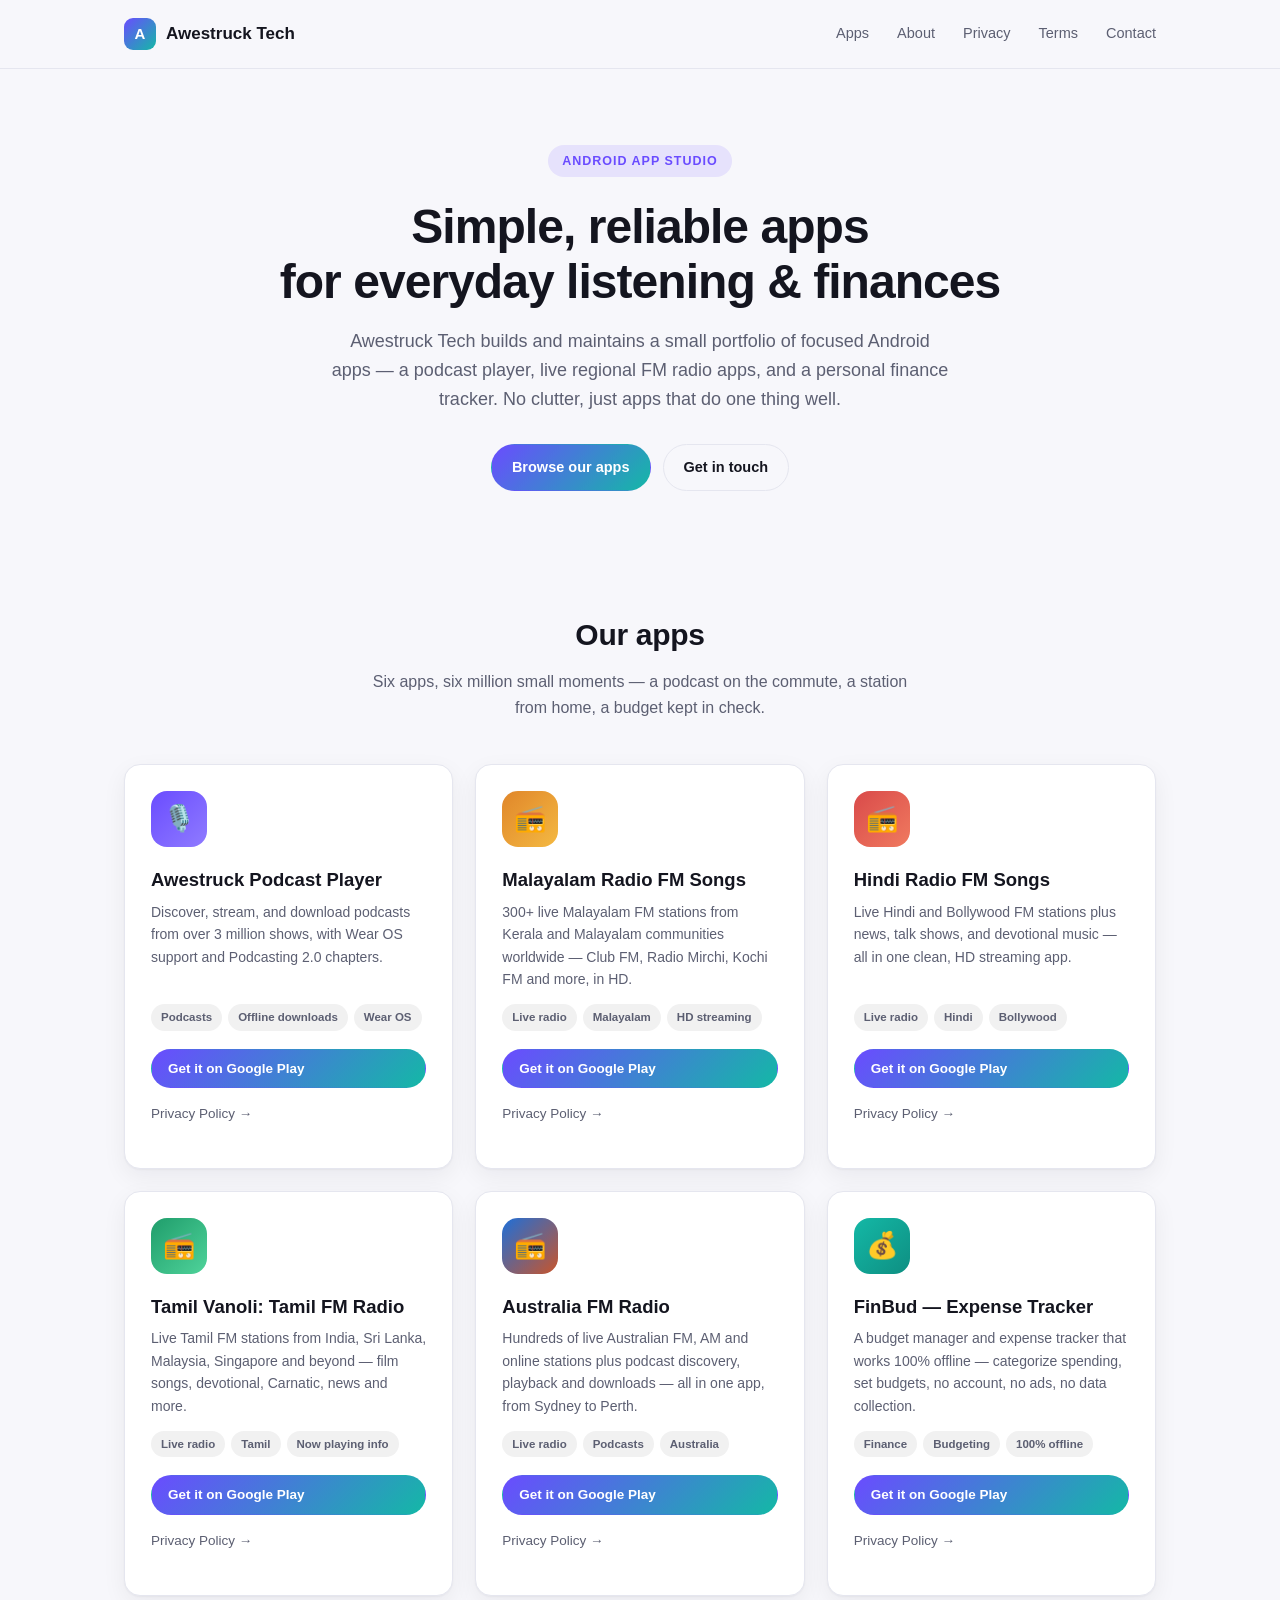
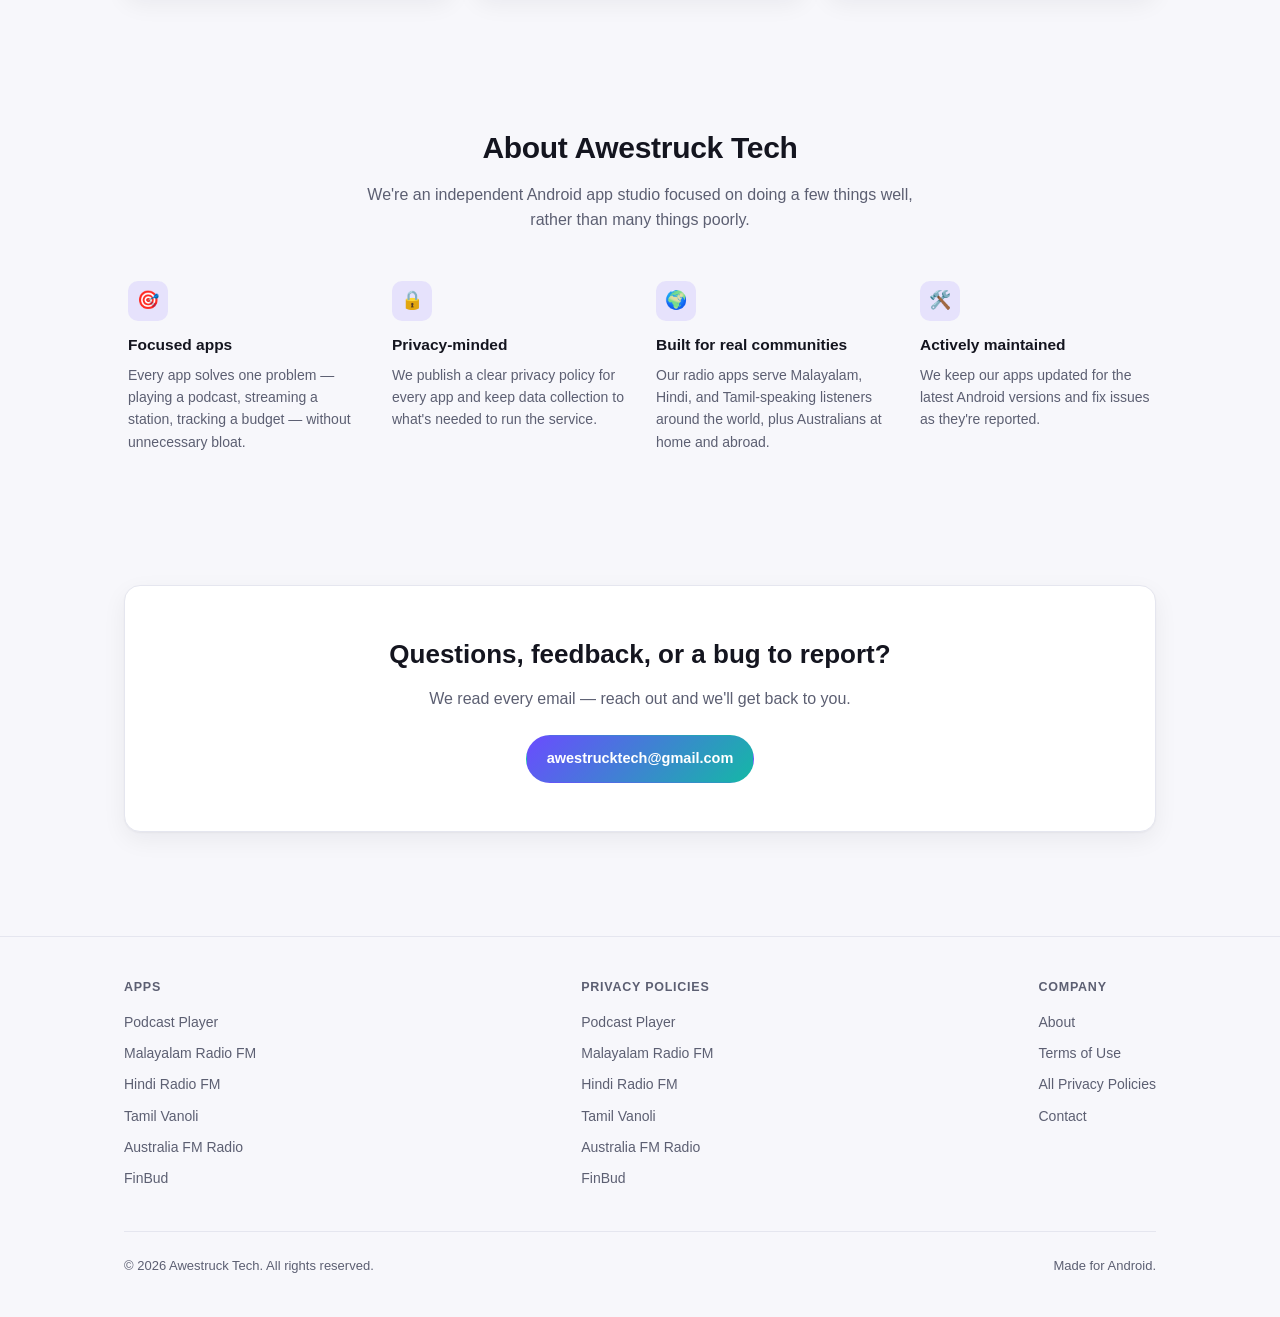
==== commit b4d7dc22: "Add Australia FM Radio to the portfolio site Lists the app, links its privacy policy, and updates th" ====
--- a/index.html
+++ b/index.html
@@ -4,7 +4,7 @@
 <meta charset="UTF-8">
 <meta name="viewport" content="width=device-width, initial-scale=1.0">
 <title>Awestruck Tech — Android Apps for Podcasts, Regional Radio & Personal Finance</title>
-<meta name="description" content="Awestruck Tech builds Android apps for podcast listening, live FM radio (Malayalam, Hindi, Tamil, Australian, USA), and personal finance. Explore our apps on Google Play.">
+<meta name="description" content="Awestruck Tech builds Android apps for podcast listening, live FM radio (Malayalam, Hindi, Tamil, Australian), and personal finance. Explore our apps on Google Play.">
 <link rel="canonical" href="https://awestrucktech.github.io/">
 <link rel="icon" type="image/svg+xml" href="/assets/img/favicon.svg">
 <link rel="stylesheet" href="/assets/css/style.css">
@@ -71,7 +71,7 @@
     <div class="wrap">
       <div class="section-head">
         <h2>Our apps</h2>
-        <p>Seven apps, countless small moments — a podcast on the commute, a station from home, a budget kept in check.</p>
+        <p>Six apps, six million small moments — a podcast on the commute, a station from home, a budget kept in check.</p>
       </div>
 
       <div class="app-grid">
@@ -139,31 +139,16 @@
         <article class="app-card">
           <div class="app-icon" style="background:linear-gradient(135deg,#1e6fd9,#c8552b)">📻</div>
           <h3>Australia FM Radio</h3>
-          <p class="app-tagline">Hundreds of live Australian FM, AM and online stations — music, news, talk, sport and community radio, from Sydney to Perth.</p>
-          <div class="app-tags">
-            <span class="tag">Live radio</span>
+          <p class="app-tagline">Hundreds of live Australian FM, AM and online stations plus podcast discovery, playback and downloads — all in one app, from Sydney to Perth.</p>
+          <div class="app-tags">
+            <span class="tag">Live radio</span>
+            <span class="tag">Podcasts</span>
             <span class="tag">Australia</span>
-            <span class="tag">Background play</span>
           </div>
           <div class="app-card-actions">
             <a class="btn btn-primary btn-sm" href="https://play.google.com/store/apps/details?id=australia.radio.fm.songs.australiaradio" target="_blank" rel="noopener">Get it on Google Play</a>
           </div>
           <p style="margin-top:12px"><a class="link-muted" href="/privacy/australia-radio.html">Privacy Policy →</a></p>
-        </article>
-
-        <article class="app-card">
-          <div class="app-icon" style="background:linear-gradient(135deg,#b21e3e,#2a4fd9)">📻</div>
-          <h3>USA FM Radio</h3>
-          <p class="app-tagline">Hundreds of live US FM, AM and online stations — music, news, talk, sport and community radio, from coast to coast.</p>
-          <div class="app-tags">
-            <span class="tag">Live radio</span>
-            <span class="tag">USA</span>
-            <span class="tag">Background play</span>
-          </div>
-          <div class="app-card-actions">
-            <a class="btn btn-primary btn-sm" href="https://play.google.com/store/apps/details?id=usa.radio.fm.songs.usaradio" target="_blank" rel="noopener">Get it on Google Play</a>
-          </div>
-          <p style="margin-top:12px"><a class="link-muted" href="/privacy/usa-radio.html">Privacy Policy →</a></p>
         </article>
 
         <article class="app-card">
@@ -205,7 +190,7 @@
         <div class="feature">
           <div class="icon">🌍</div>
           <h4>Built for real communities</h4>
-          <p>Our radio apps serve Malayalam, Hindi, and Tamil-speaking listeners around the world, plus Australians and Americans at home and abroad.</p>
+          <p>Our radio apps serve Malayalam, Hindi, and Tamil-speaking listeners around the world, plus Australians at home and abroad.</p>
         </div>
         <div class="feature">
           <div class="icon">🛠️</div>
@@ -237,7 +222,6 @@
         <a href="https://play.google.com/store/apps/details?id=hindi.radio.fm.songs.hindiradio" target="_blank" rel="noopener">Hindi Radio FM</a>
         <a href="https://play.google.com/store/apps/details?id=com.tamilfmradio.tamilvanoli" target="_blank" rel="noopener">Tamil Vanoli</a>
         <a href="https://play.google.com/store/apps/details?id=australia.radio.fm.songs.australiaradio" target="_blank" rel="noopener">Australia FM Radio</a>
-        <a href="https://play.google.com/store/apps/details?id=usa.radio.fm.songs.usaradio" target="_blank" rel="noopener">USA FM Radio</a>
         <a href="https://play.google.com/store/apps/details?id=com.finbud" target="_blank" rel="noopener">FinBud</a>
       </div>
       <div class="footer-col">
@@ -247,7 +231,6 @@
         <a href="/privacy/hindi-radio.html">Hindi Radio FM</a>
         <a href="/privacy/tamil-radio.html">Tamil Vanoli</a>
         <a href="/privacy/australia-radio.html">Australia FM Radio</a>
-        <a href="/privacy/usa-radio.html">USA FM Radio</a>
         <a href="/privacy/finbud.html">FinBud</a>
       </div>
       <div class="footer-col">
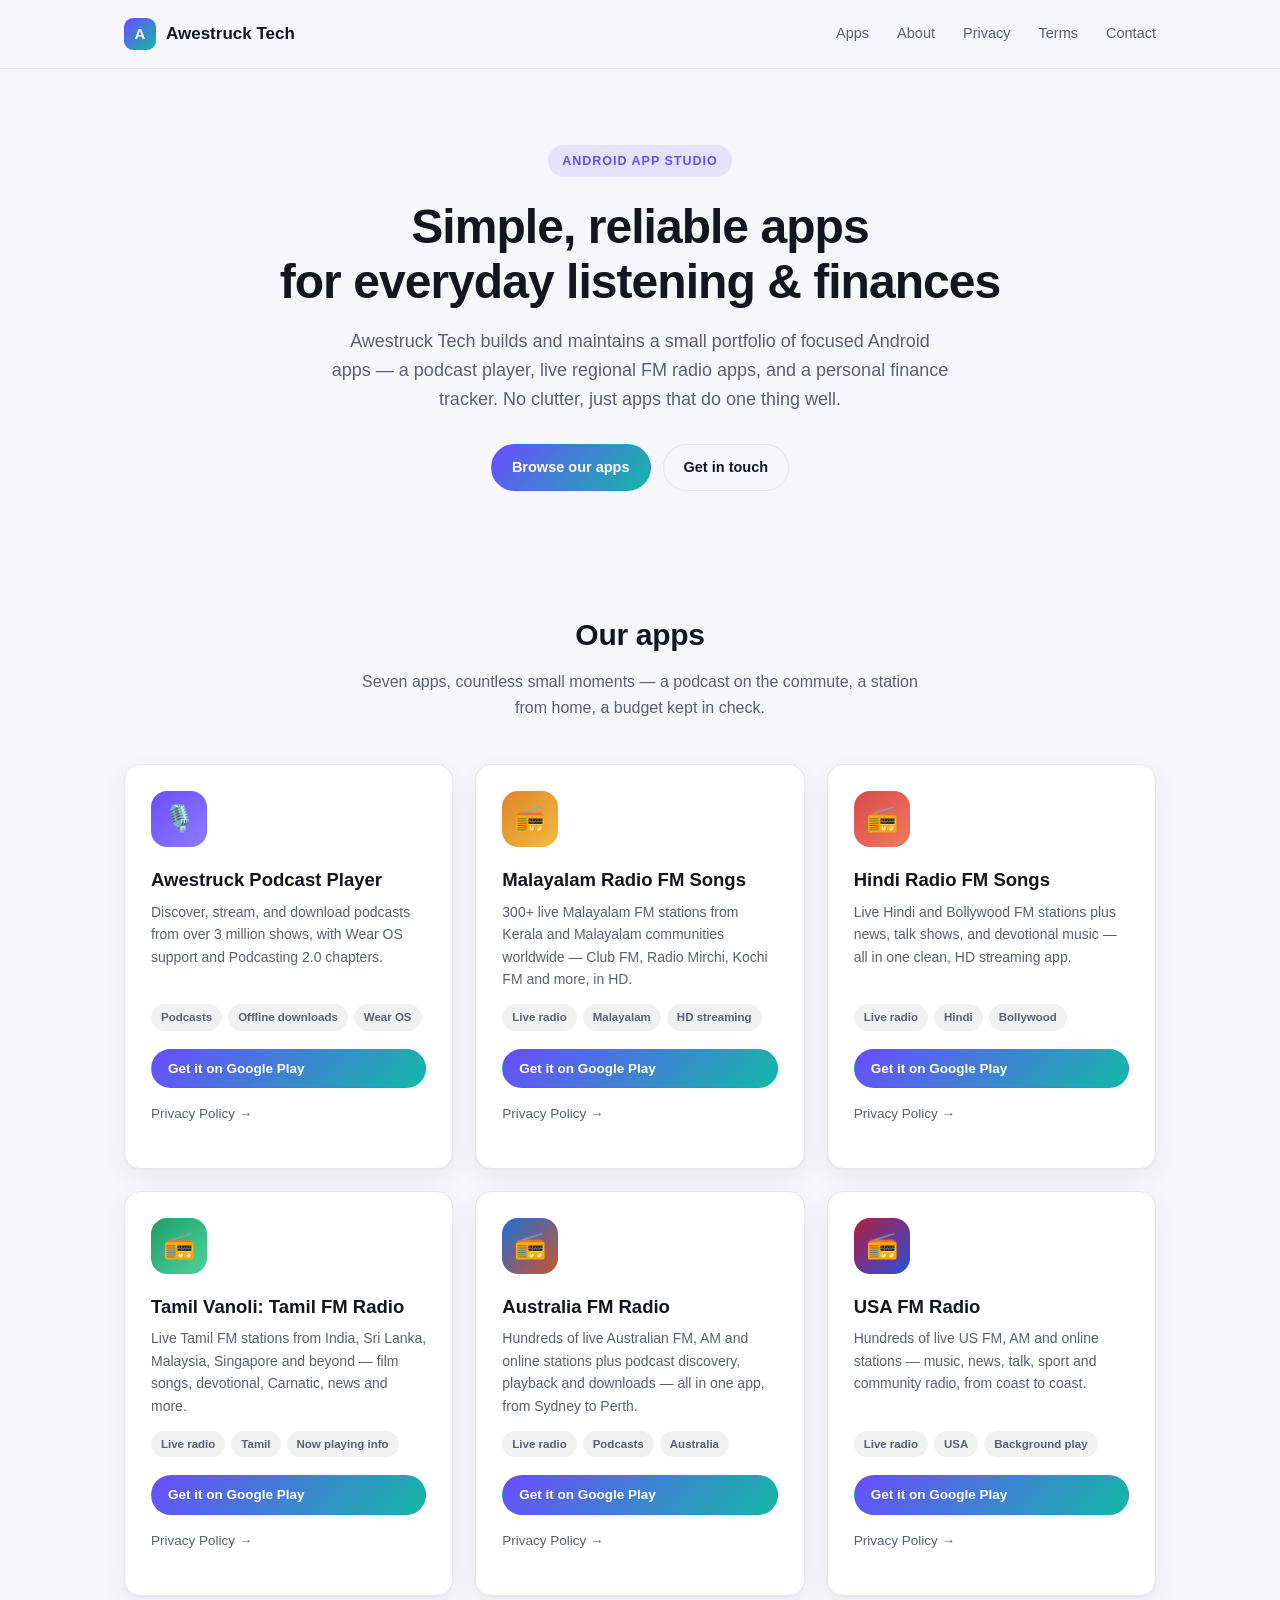
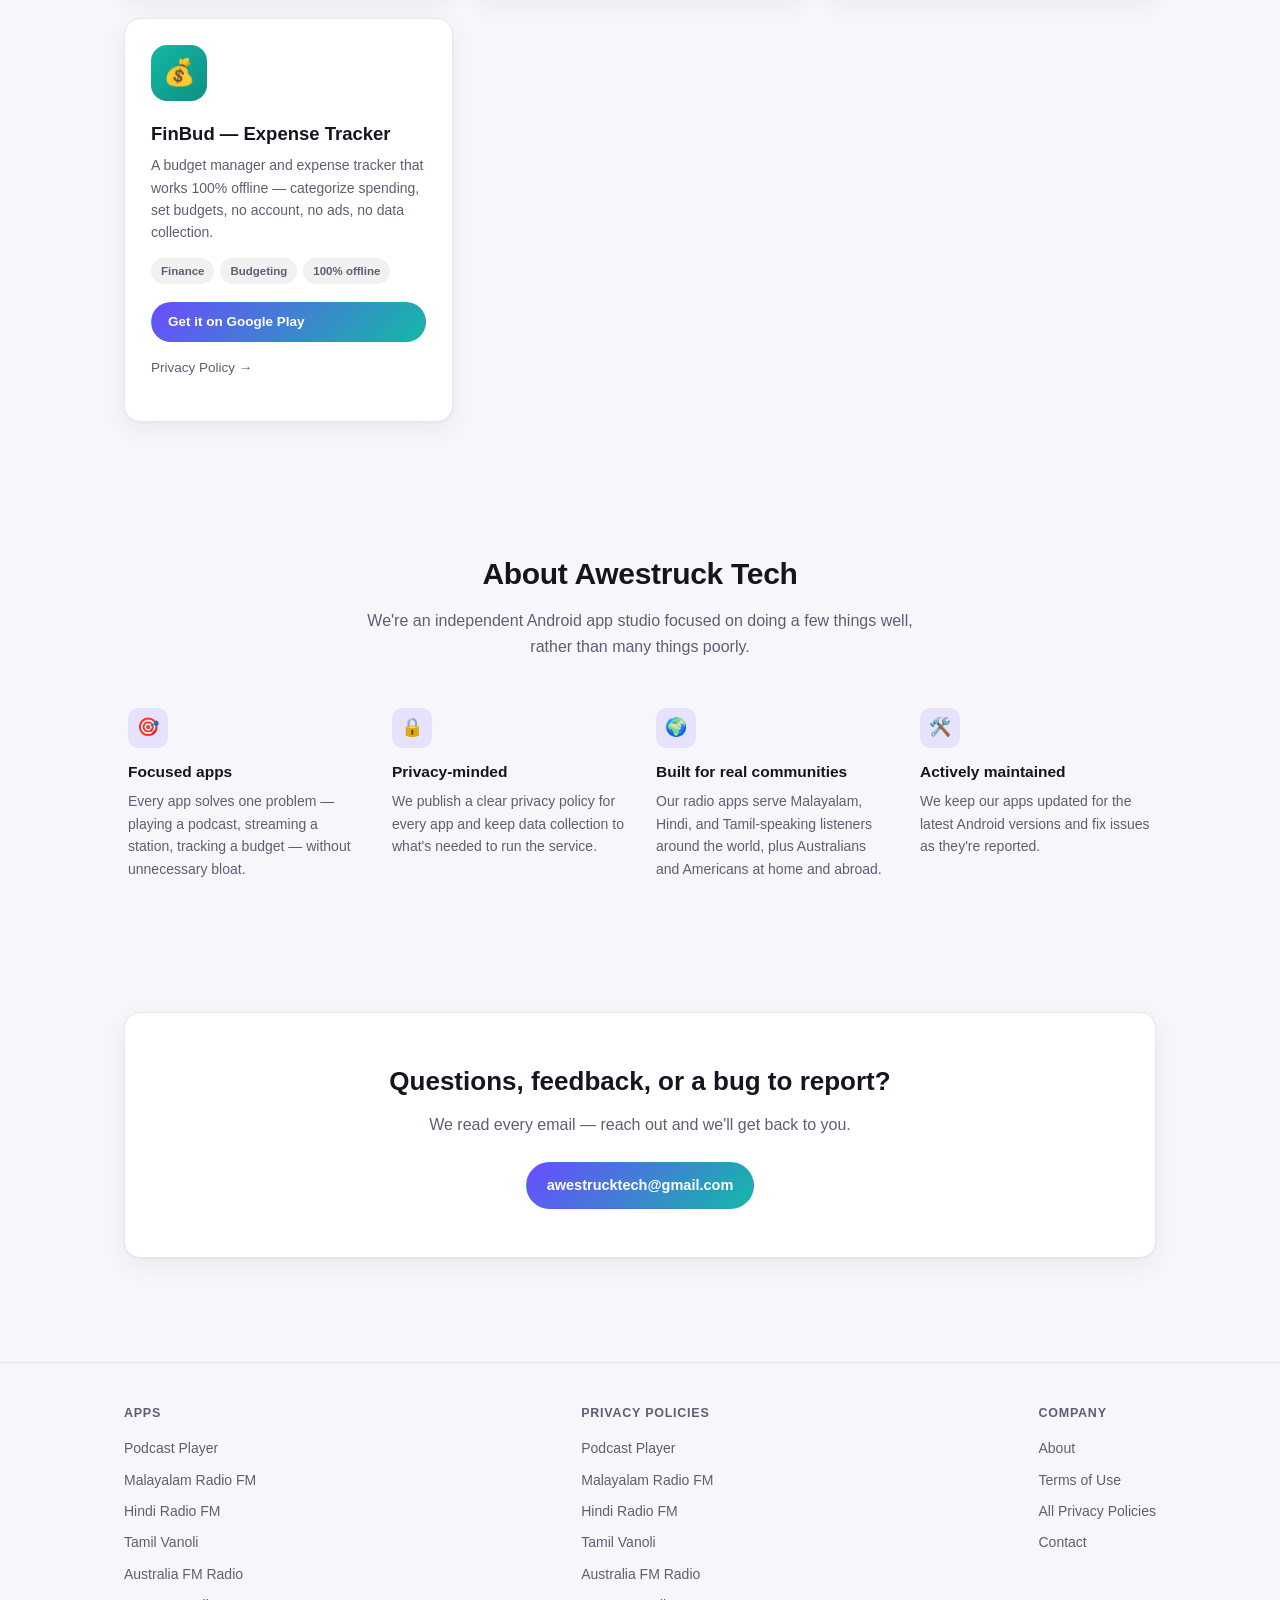
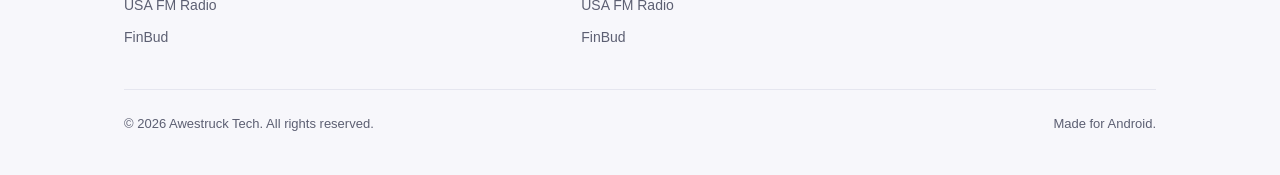
==== commit 17d535e3: "Add USA FM Radio app page and privacy policy Lists the app on the portfolio site and links its priva" ====
--- a/index.html
+++ b/index.html
@@ -4,7 +4,7 @@
 <meta charset="UTF-8">
 <meta name="viewport" content="width=device-width, initial-scale=1.0">
 <title>Awestruck Tech — Android Apps for Podcasts, Regional Radio & Personal Finance</title>
-<meta name="description" content="Awestruck Tech builds Android apps for podcast listening, live FM radio (Malayalam, Hindi, Tamil, Australian), and personal finance. Explore our apps on Google Play.">
+<meta name="description" content="Awestruck Tech builds Android apps for podcast listening, live FM radio (Malayalam, Hindi, Tamil, Australian, USA), and personal finance. Explore our apps on Google Play.">
 <link rel="canonical" href="https://awestrucktech.github.io/">
 <link rel="icon" type="image/svg+xml" href="/assets/img/favicon.svg">
 <link rel="stylesheet" href="/assets/css/style.css">
@@ -71,7 +71,7 @@
     <div class="wrap">
       <div class="section-head">
         <h2>Our apps</h2>
-        <p>Six apps, six million small moments — a podcast on the commute, a station from home, a budget kept in check.</p>
+        <p>Seven apps, countless small moments — a podcast on the commute, a station from home, a budget kept in check.</p>
       </div>
 
       <div class="app-grid">
@@ -152,6 +152,21 @@
         </article>
 
         <article class="app-card">
+          <div class="app-icon" style="background:linear-gradient(135deg,#b21e3e,#2a4fd9)">📻</div>
+          <h3>USA FM Radio</h3>
+          <p class="app-tagline">Hundreds of live US FM, AM and online stations — music, news, talk, sport and community radio, from coast to coast.</p>
+          <div class="app-tags">
+            <span class="tag">Live radio</span>
+            <span class="tag">USA</span>
+            <span class="tag">Background play</span>
+          </div>
+          <div class="app-card-actions">
+            <a class="btn btn-primary btn-sm" href="https://play.google.com/store/apps/details?id=usa.radio.fm.songs.usaradio" target="_blank" rel="noopener">Get it on Google Play</a>
+          </div>
+          <p style="margin-top:12px"><a class="link-muted" href="/privacy/usa-radio.html">Privacy Policy →</a></p>
+        </article>
+
+        <article class="app-card">
           <div class="app-icon" style="background:linear-gradient(135deg,#14b8a6,#0e8f82)">💰</div>
           <h3>FinBud — Expense Tracker</h3>
           <p class="app-tagline">A budget manager and expense tracker that works 100% offline — categorize spending, set budgets, no account, no ads, no data collection.</p>
@@ -190,7 +205,7 @@
         <div class="feature">
           <div class="icon">🌍</div>
           <h4>Built for real communities</h4>
-          <p>Our radio apps serve Malayalam, Hindi, and Tamil-speaking listeners around the world, plus Australians at home and abroad.</p>
+          <p>Our radio apps serve Malayalam, Hindi, and Tamil-speaking listeners around the world, plus Australians and Americans at home and abroad.</p>
         </div>
         <div class="feature">
           <div class="icon">🛠️</div>
@@ -222,6 +237,7 @@
         <a href="https://play.google.com/store/apps/details?id=hindi.radio.fm.songs.hindiradio" target="_blank" rel="noopener">Hindi Radio FM</a>
         <a href="https://play.google.com/store/apps/details?id=com.tamilfmradio.tamilvanoli" target="_blank" rel="noopener">Tamil Vanoli</a>
         <a href="https://play.google.com/store/apps/details?id=australia.radio.fm.songs.australiaradio" target="_blank" rel="noopener">Australia FM Radio</a>
+        <a href="https://play.google.com/store/apps/details?id=usa.radio.fm.songs.usaradio" target="_blank" rel="noopener">USA FM Radio</a>
         <a href="https://play.google.com/store/apps/details?id=com.finbud" target="_blank" rel="noopener">FinBud</a>
       </div>
       <div class="footer-col">
@@ -231,6 +247,7 @@
         <a href="/privacy/hindi-radio.html">Hindi Radio FM</a>
         <a href="/privacy/tamil-radio.html">Tamil Vanoli</a>
         <a href="/privacy/australia-radio.html">Australia FM Radio</a>
+        <a href="/privacy/usa-radio.html">USA FM Radio</a>
         <a href="/privacy/finbud.html">FinBud</a>
       </div>
       <div class="footer-col">
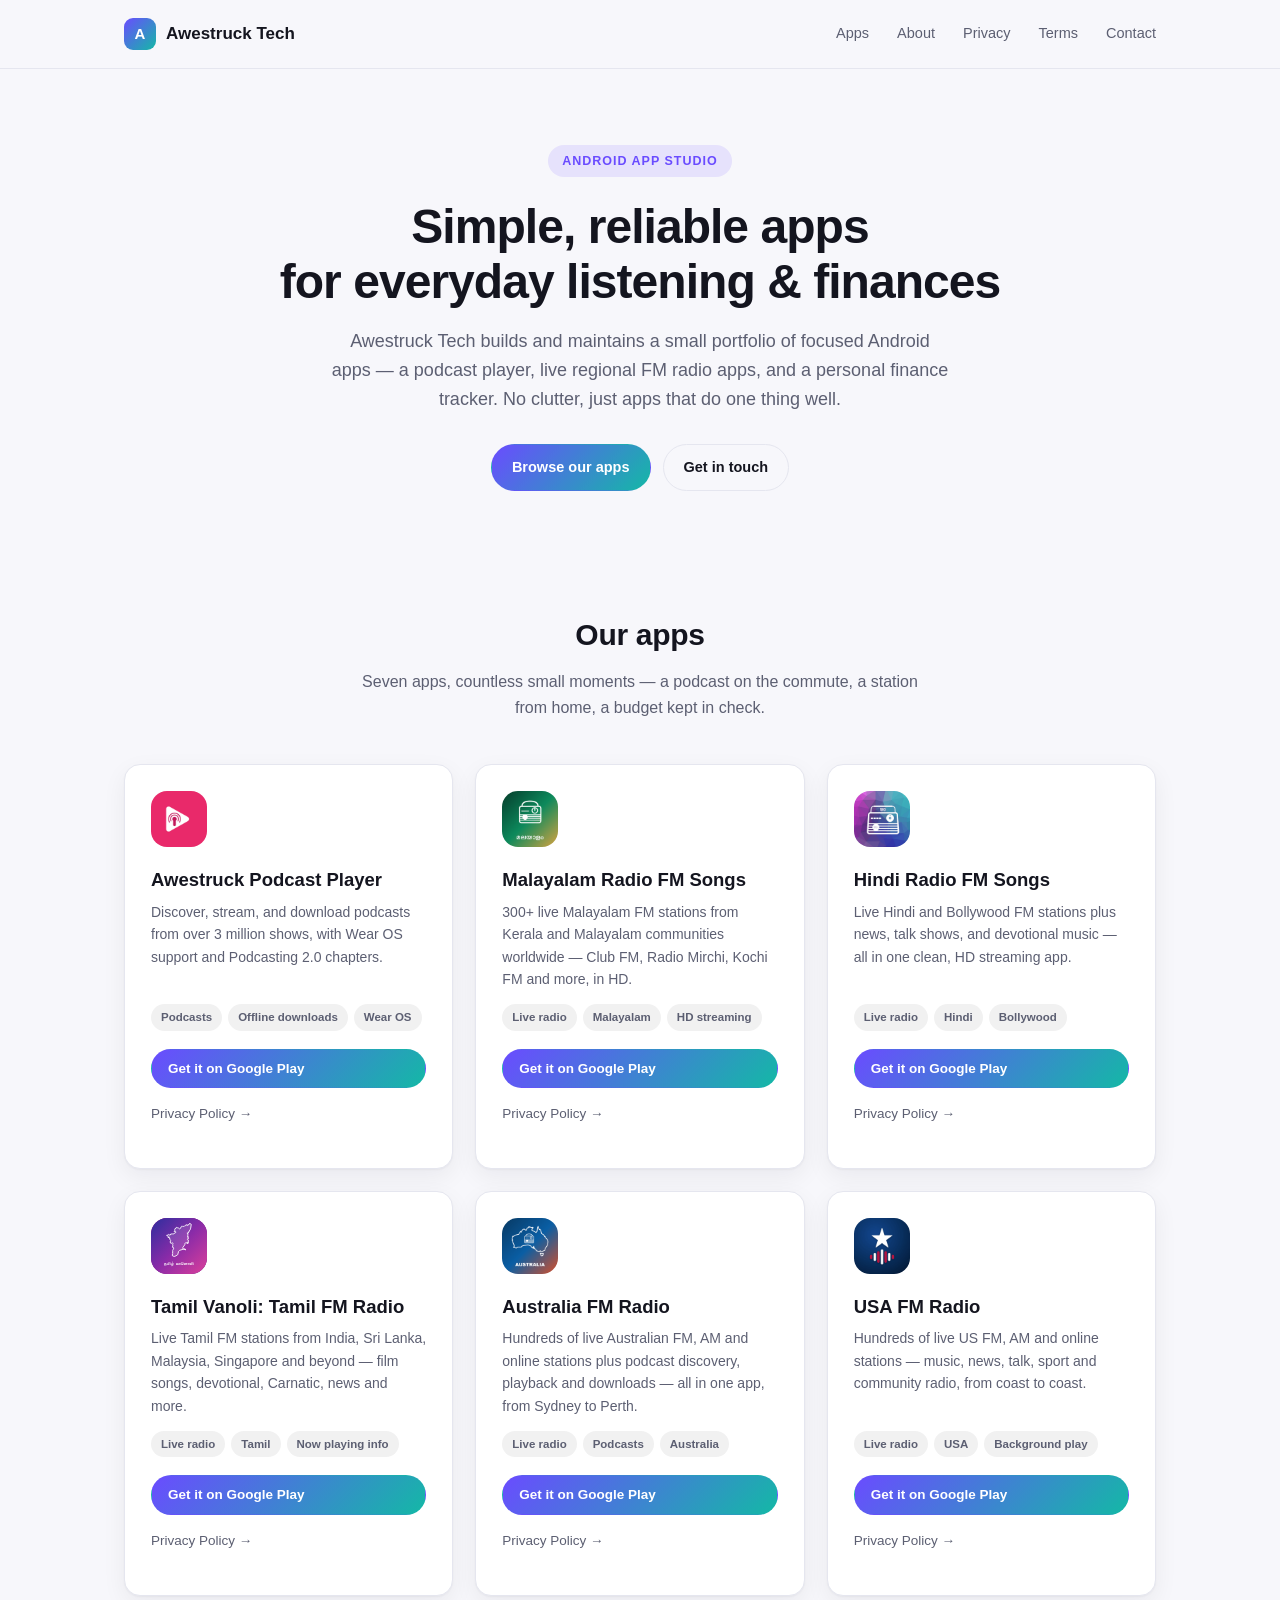
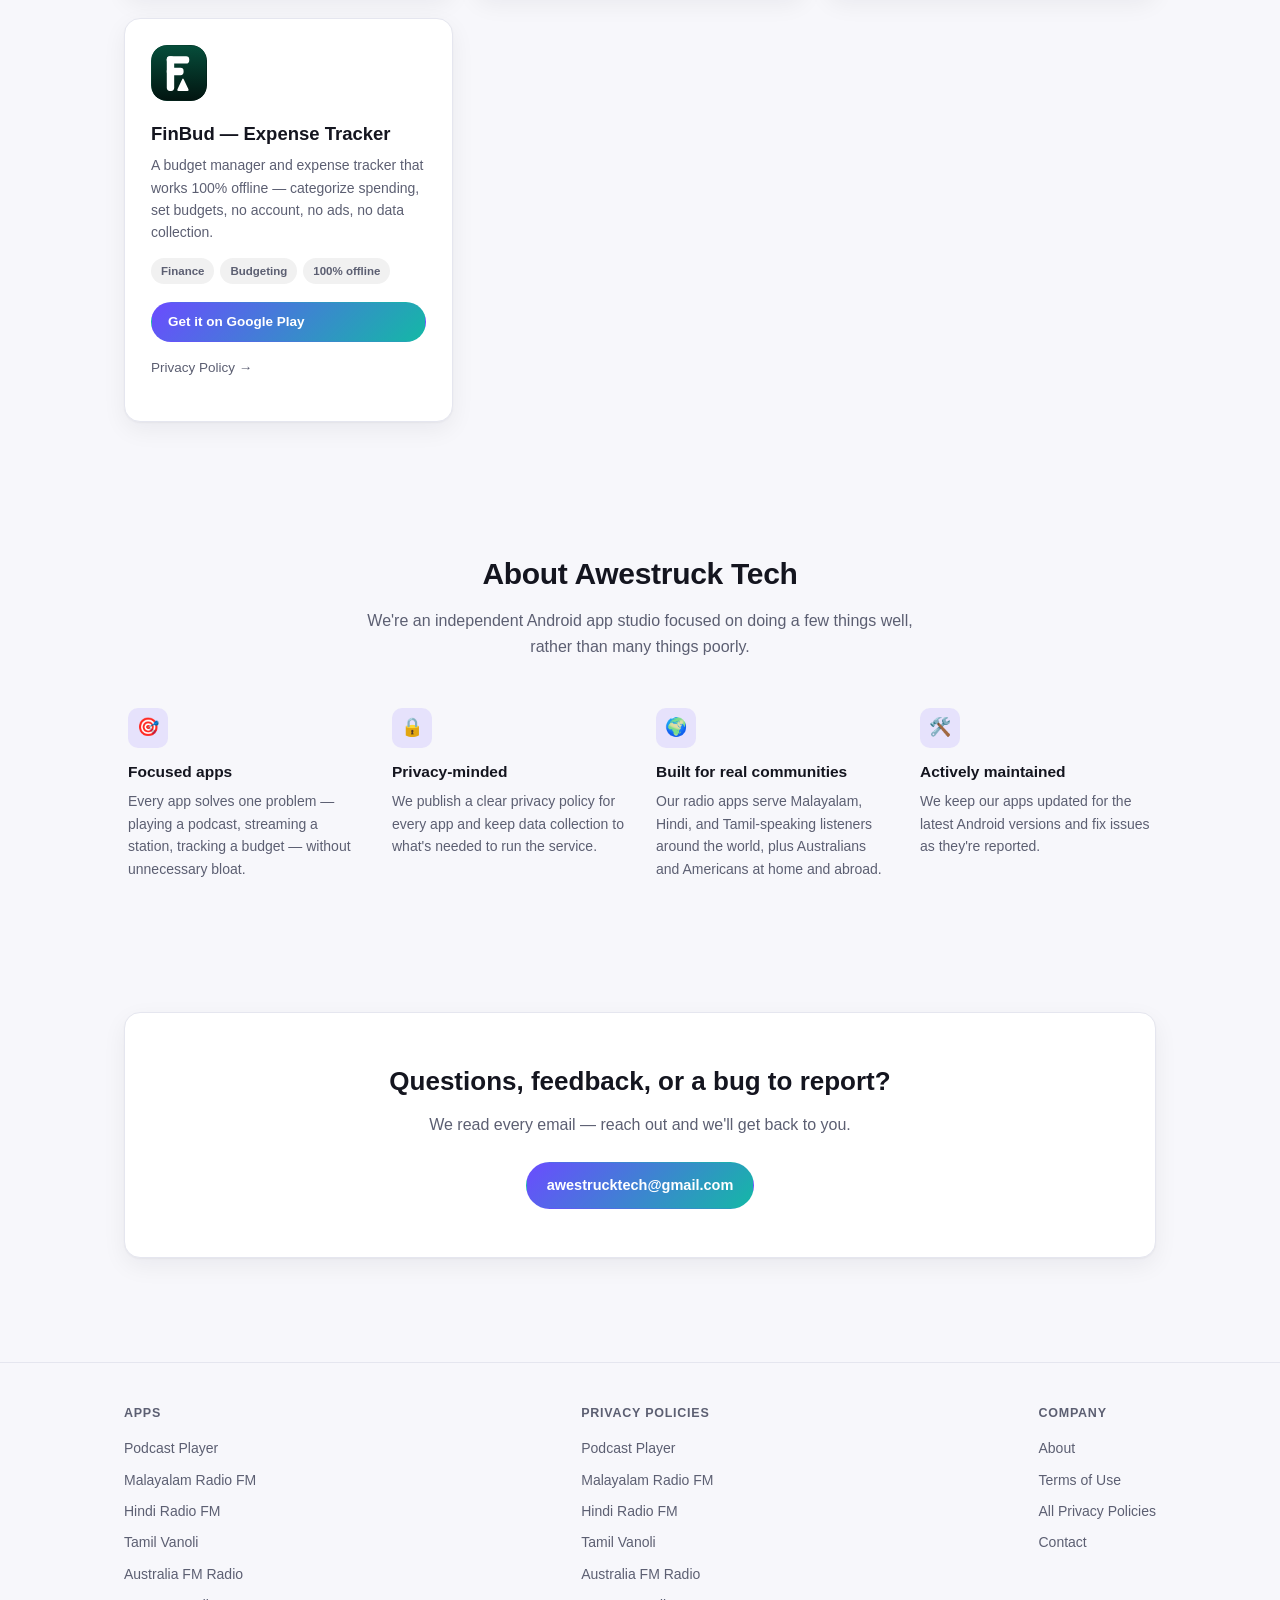
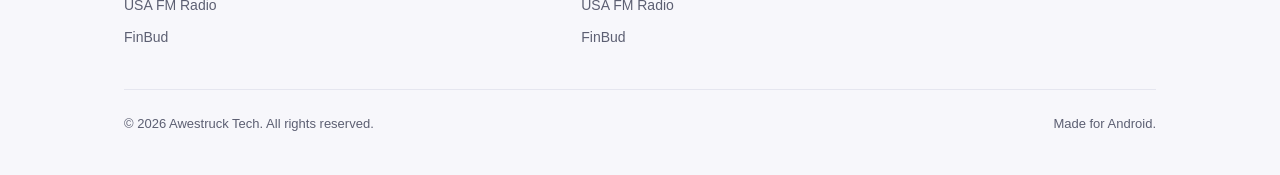
==== commit ba876baf: "pull the logos and colors" ====
--- a/index.html
+++ b/index.html
@@ -77,7 +77,7 @@
       <div class="app-grid">
 
         <article class="app-card">
-          <div class="app-icon" style="background:linear-gradient(135deg,#6a4cff,#8f7bff)">🎙️</div>
+          <div class="app-icon" style="background:linear-gradient(135deg,#E9296A,#C2185B)"><img src="/assets/img/apps/podcast-player.png" alt=""></div>
           <h3>Awestruck Podcast Player</h3>
           <p class="app-tagline">Discover, stream, and download podcasts from over 3 million shows, with Wear OS support and Podcasting 2.0 chapters.</p>
           <div class="app-tags">
@@ -92,7 +92,7 @@
         </article>
 
         <article class="app-card">
-          <div class="app-icon" style="background:linear-gradient(135deg,#e0862a,#f4b942)">📻</div>
+          <div class="app-icon" style="background:linear-gradient(135deg,#0E8A5D,#0B5D6B)"><img src="/assets/img/apps/malayalam-radio.png" alt=""></div>
           <h3>Malayalam Radio FM Songs</h3>
           <p class="app-tagline">300+ live Malayalam FM stations from Kerala and Malayalam communities worldwide — Club FM, Radio Mirchi, Kochi FM and more, in HD.</p>
           <div class="app-tags">
@@ -107,7 +107,7 @@
         </article>
 
         <article class="app-card">
-          <div class="app-icon" style="background:linear-gradient(135deg,#d94a4a,#f07a5f)">📻</div>
+          <div class="app-icon" style="background:linear-gradient(135deg,#006D77,#0E8C86)"><img src="/assets/img/apps/hindi-radio.png" alt=""></div>
           <h3>Hindi Radio FM Songs</h3>
           <p class="app-tagline">Live Hindi and Bollywood FM stations plus news, talk shows, and devotional music — all in one clean, HD streaming app.</p>
           <div class="app-tags">
@@ -122,7 +122,7 @@
         </article>
 
         <article class="app-card">
-          <div class="app-icon" style="background:linear-gradient(135deg,#1f9d6b,#4fd39a)">📻</div>
+          <div class="app-icon" style="background:linear-gradient(135deg,#C90680,#3C2C8D)"><img src="/assets/img/apps/tamil-vanoli.svg" alt=""></div>
           <h3>Tamil Vanoli: Tamil FM Radio</h3>
           <p class="app-tagline">Live Tamil FM stations from India, Sri Lanka, Malaysia, Singapore and beyond — film songs, devotional, Carnatic, news and more.</p>
           <div class="app-tags">
@@ -137,7 +137,7 @@
         </article>
 
         <article class="app-card">
-          <div class="app-icon" style="background:linear-gradient(135deg,#1e6fd9,#c8552b)">📻</div>
+          <div class="app-icon" style="background:linear-gradient(135deg,#0B5FA5,#D9502A)"><img src="/assets/img/apps/australia-radio.png" alt=""></div>
           <h3>Australia FM Radio</h3>
           <p class="app-tagline">Hundreds of live Australian FM, AM and online stations plus podcast discovery, playback and downloads — all in one app, from Sydney to Perth.</p>
           <div class="app-tags">
@@ -152,7 +152,7 @@
         </article>
 
         <article class="app-card">
-          <div class="app-icon" style="background:linear-gradient(135deg,#b21e3e,#2a4fd9)">📻</div>
+          <div class="app-icon" style="background:linear-gradient(135deg,#0A3161,#B31942)"><img src="/assets/img/apps/usa-radio.png" alt=""></div>
           <h3>USA FM Radio</h3>
           <p class="app-tagline">Hundreds of live US FM, AM and online stations — music, news, talk, sport and community radio, from coast to coast.</p>
           <div class="app-tags">
@@ -167,7 +167,7 @@
         </article>
 
         <article class="app-card">
-          <div class="app-icon" style="background:linear-gradient(135deg,#14b8a6,#0e8f82)">💰</div>
+          <div class="app-icon" style="background:linear-gradient(135deg,#064E3B,#021410)"><img src="/assets/img/apps/finbud.svg" alt=""></div>
           <h3>FinBud — Expense Tracker</h3>
           <p class="app-tagline">A budget manager and expense tracker that works 100% offline — categorize spending, set budgets, no account, no ads, no data collection.</p>
           <div class="app-tags">
--- a/assets/css/style.css
+++ b/assets/css/style.css
@@ -245,6 +245,13 @@
   font-size: 26px;
   margin-bottom: 18px;
   color: #fff;
+  overflow: hidden;
+}
+
+.app-icon img {
+  width: 100%;
+  height: 100%;
+  object-fit: cover;
 }
 
 .app-card h3 { margin: 0 0 6px; font-size: 18.5px; }
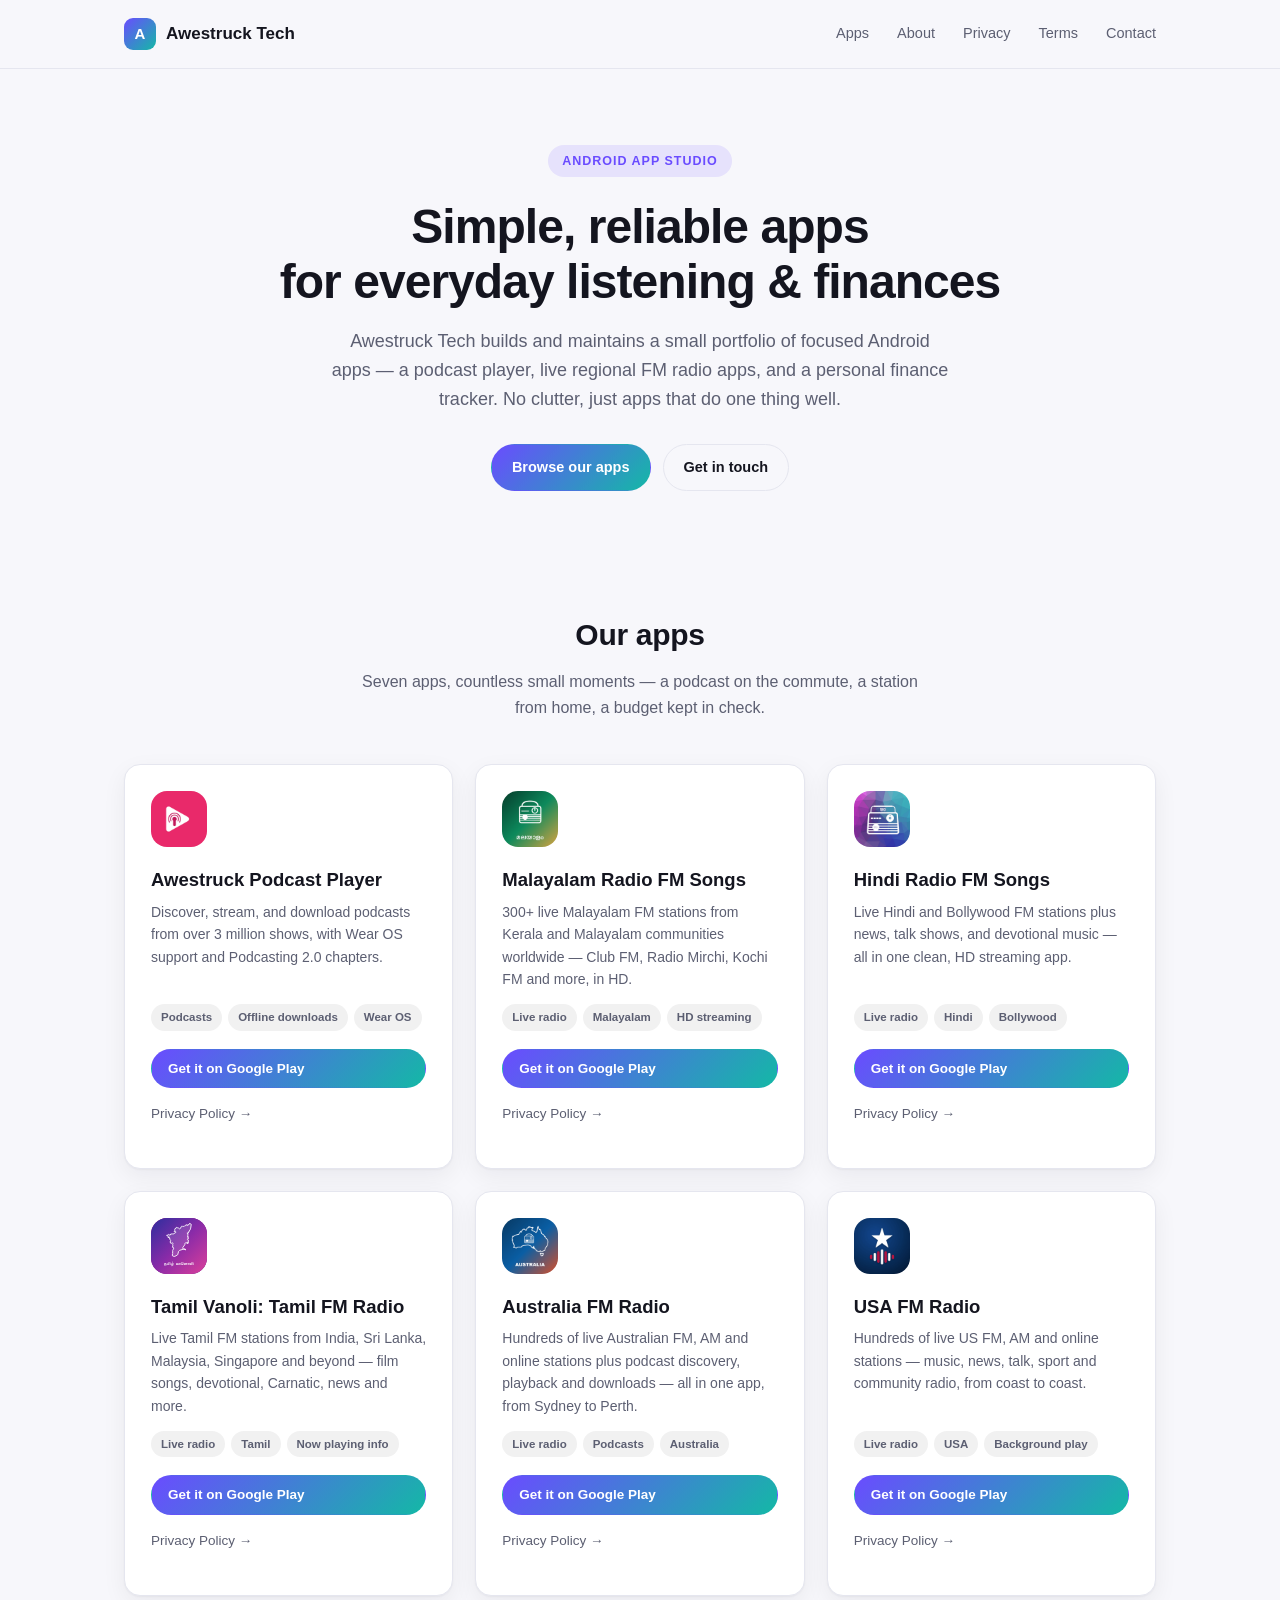
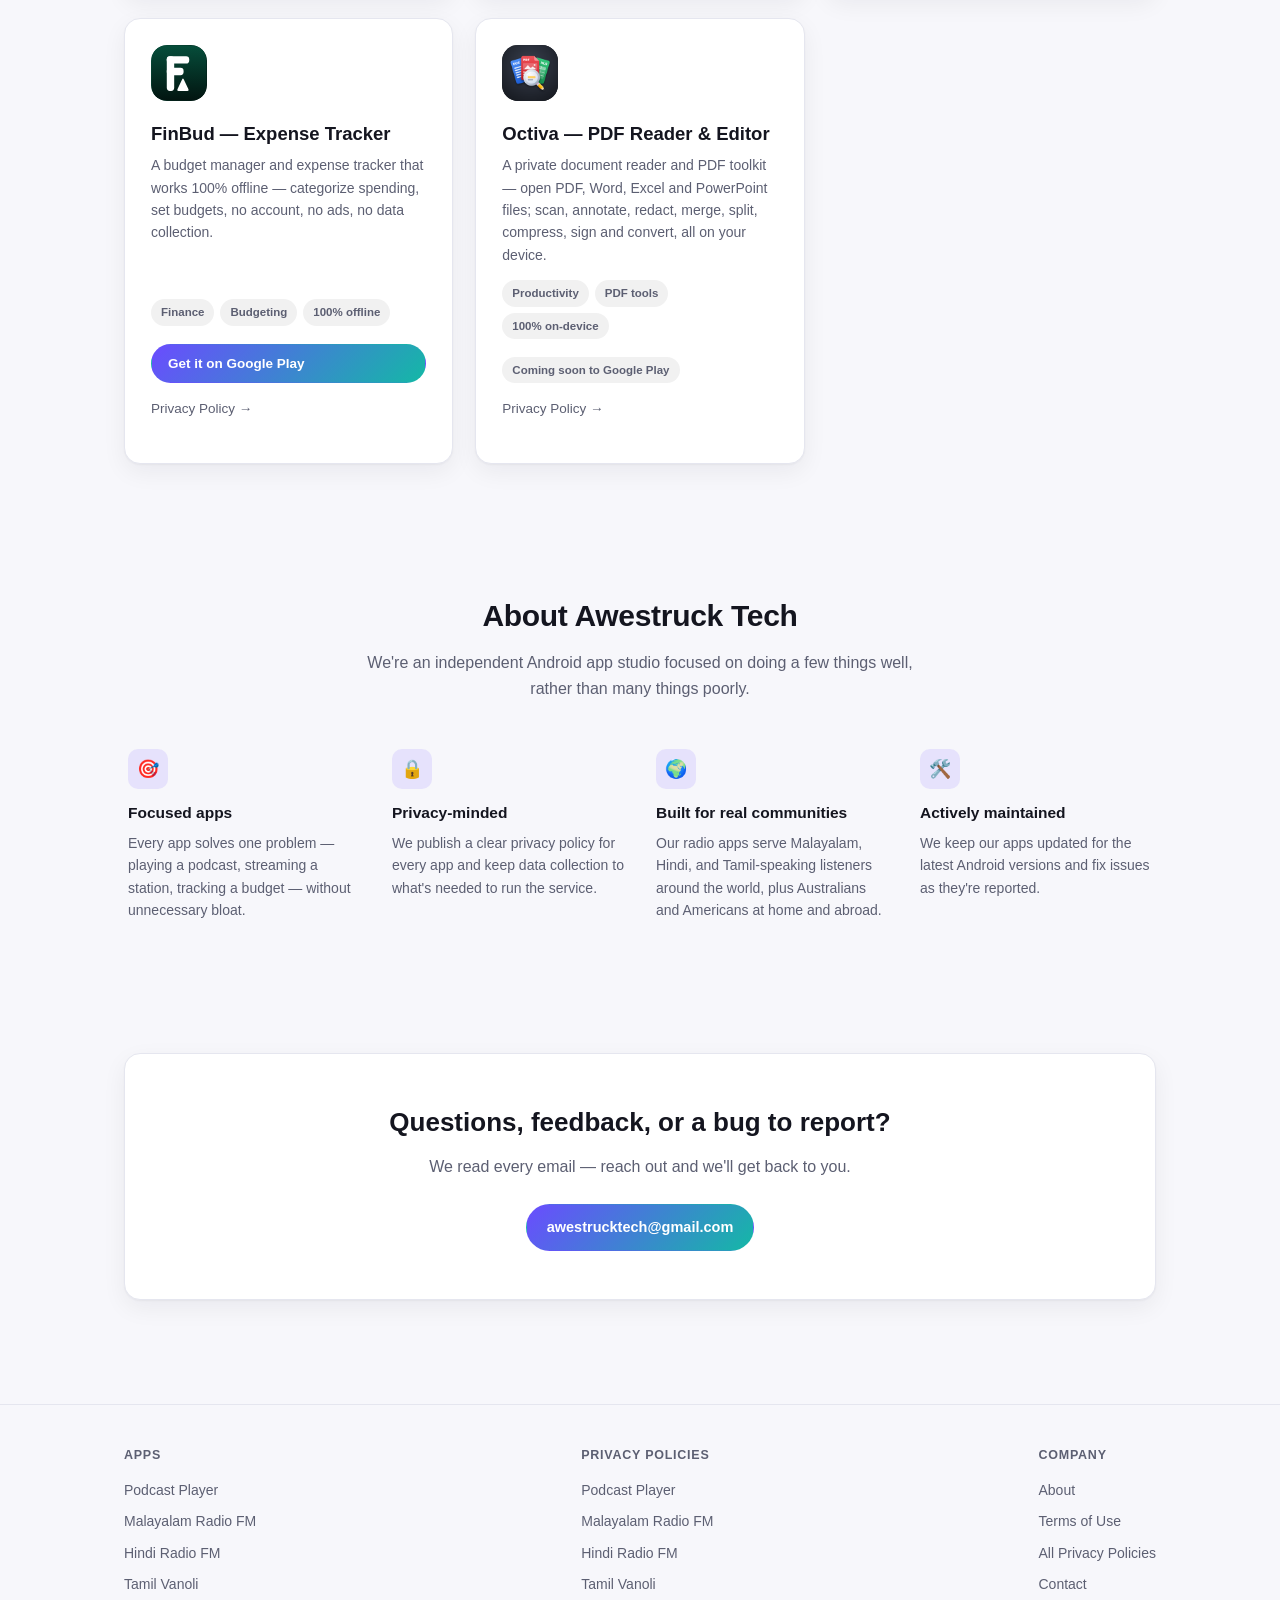
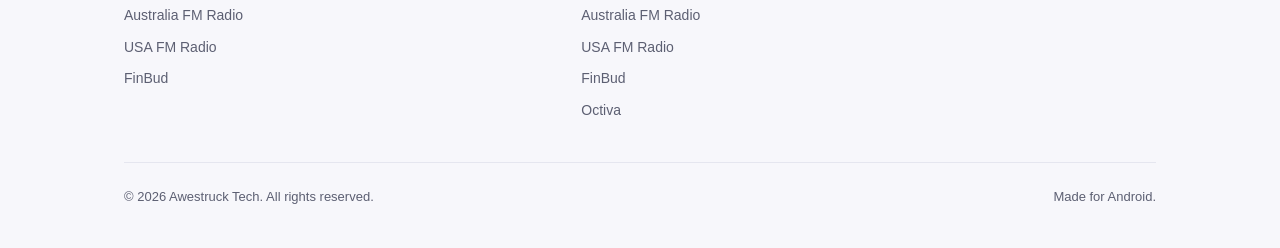
==== commit 87f3aec3: "add octiva" ====
--- a/index.html
+++ b/index.html
@@ -4,7 +4,7 @@
 <meta charset="UTF-8">
 <meta name="viewport" content="width=device-width, initial-scale=1.0">
 <title>Awestruck Tech — Android Apps for Podcasts, Regional Radio & Personal Finance</title>
-<meta name="description" content="Awestruck Tech builds Android apps for podcast listening, live FM radio (Malayalam, Hindi, Tamil, Australian, USA), and personal finance. Explore our apps on Google Play.">
+<meta name="description" content="Awestruck Tech builds Android apps for podcast listening, live FM radio (Malayalam, Hindi, Tamil, Australian, USA), and personal finance, and PDF and document tools. Explore our apps on Google Play.">
 <link rel="canonical" href="https://awestrucktech.github.io/">
 <link rel="icon" type="image/svg+xml" href="/assets/img/favicon.svg">
 <link rel="stylesheet" href="/assets/css/style.css">
@@ -181,6 +181,21 @@
           <p style="margin-top:12px"><a class="link-muted" href="/privacy/finbud.html">Privacy Policy →</a></p>
         </article>
 
+        <article class="app-card">
+          <div class="app-icon" style="background:#1F2328"><img src="/assets/img/apps/octiva.png" alt=""></div>
+          <h3>Octiva — PDF Reader &amp; Editor</h3>
+          <p class="app-tagline">A private document reader and PDF toolkit — open PDF, Word, Excel and PowerPoint files; scan, annotate, redact, merge, split, compress, sign and convert, all on your device.</p>
+          <div class="app-tags">
+            <span class="tag">Productivity</span>
+            <span class="tag">PDF tools</span>
+            <span class="tag">100% on-device</span>
+          </div>
+          <div class="app-card-actions">
+            <span class="tag">Coming soon to Google Play</span>
+          </div>
+          <p style="margin-top:12px"><a class="link-muted" href="/privacy/octiva.html">Privacy Policy →</a></p>
+        </article>
+
       </div>
     </div>
   </section>
@@ -249,6 +264,7 @@
         <a href="/privacy/australia-radio.html">Australia FM Radio</a>
         <a href="/privacy/usa-radio.html">USA FM Radio</a>
         <a href="/privacy/finbud.html">FinBud</a>
+        <a href="/privacy/octiva.html">Octiva</a>
       </div>
       <div class="footer-col">
         <h5>Company</h5>
